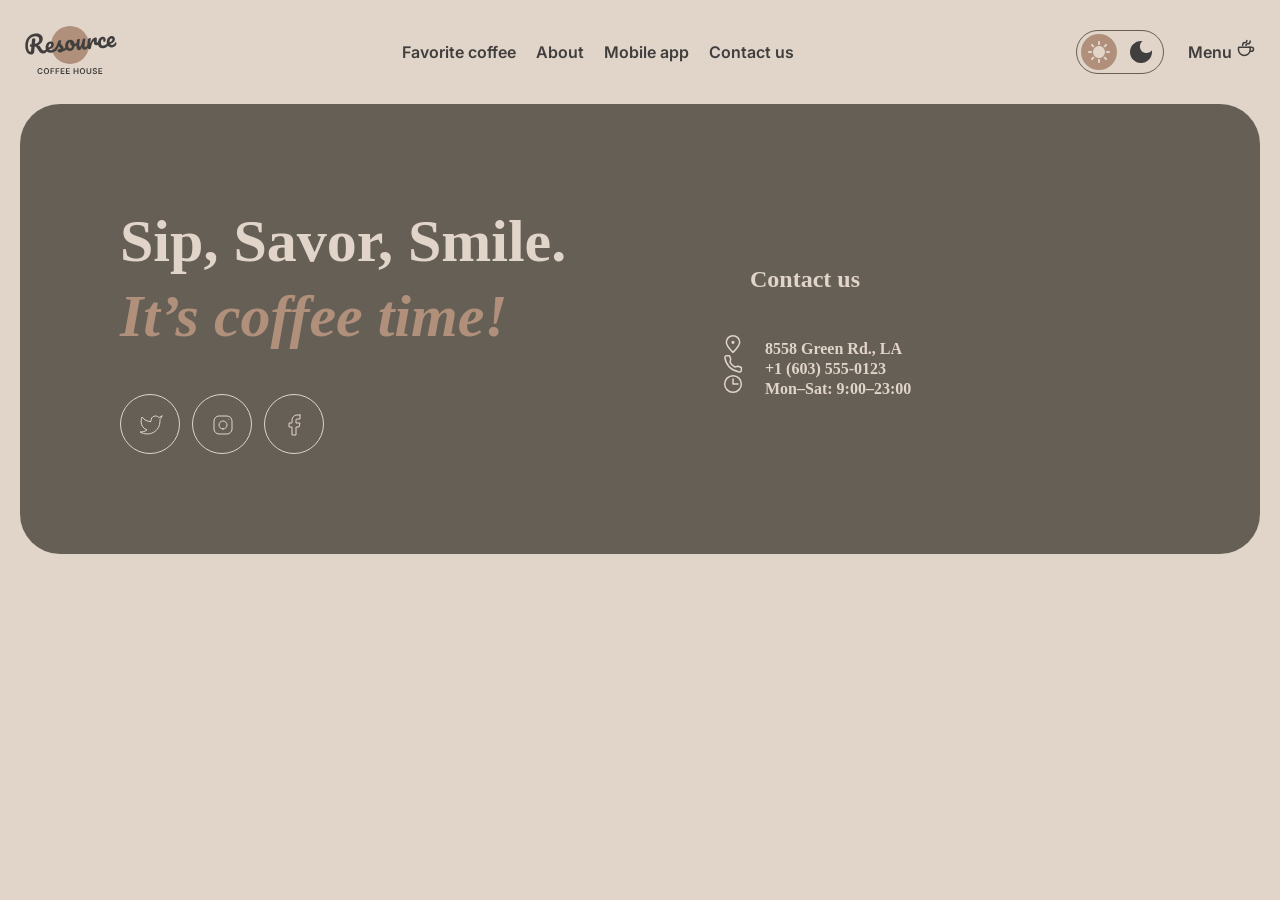
==== menu.html @ a13980dd "feat: initial commit for rs school" ====
<!DOCTYPE html>
<html lang="en">

<head>
    <meta charset="UTF-8">
    <meta name="viewport" content="width=device-width, initial-scale=1.0">
    <link rel="icon" href="assets/logo_main.svg">
    <link rel="preconnect" href="https://fonts.googleapis.com">
    <link rel="preconnect" href="https://fonts.gstatic.com" crossorigin>
    <link
        href="https://fonts.googleapis.com/css2?family=Inter:ital,opsz,wght@0,14..32,100..900;1,14..32,100..900&display=swap"
        rel="stylesheet">
    <link rel="stylesheet" href="stylemenu.css">
    <title>Coffe House</title>



</head>

<body>
    <header>
        <div class="conteiner">
            <div class="header_wrapper">
                <div class="header_logo">
                    <a href="index.html"><img src="assets/logo_main.svg"></a>
                </div>
                <nav class="header_nav">
                    <ul class="header_list">
                        <li class="items_list">
                            <a href="#">Favorite coffee</a>
                        </li>
                        <li class="items_list">
                            <a href="#">About</a>
                        </li>
                        <li class="items_list">
                            <a href="#">Mobile app</a>
                        </li>
                        <li class="items_list">
                            <a href="#">Contact us</a>
                        </li>
                    </ul>
                </nav>
                <div class="header_menu">
                    <div class="theme">
                        <div class="selected_sun"><img class="icon_sun" src="assets/Sun.svg" alt=""></div>
                        <div class="selected_moon"><svg width="22" height="22" viewBox="0 0 18 18" fill="none"
                                xmlns="http://www.w3.org/2000/svg">
                                <path
                                    d="M9 0C4.03 0 0 4.03 0 9C0 13.97 4.03 18 9 18C13.97 18 18 13.97 18 9C18 8.54 17.96 8.08 17.9 7.64C16.92 9.01 15.32 9.9 13.5 9.9C10.52 9.9 8.1 7.48 8.1 4.5C8.1 2.69 8.99 1.08 10.36 0.0999999C9.92 0.0399999 9.46 0 9 0Z"
                                    fill="currentColor" />
                            </svg></div>
                    </div>
                    <div class="cup">
                        <a href="menu.html" class="cup_menu">
                            <p class="menu">Menu <img src="assets/coffee-cup.svg" class="hidden-img" alt=""></p>
                        </a>
                        <div class="menu_burger">
                            <img src="assets/button-icon-burger.svg" alt="wait">
                        </div>

                    </div>
                </div>
            </div>
        </div>
    </header>




    <footer>
        <div class="conteiner foot" id="contact">
            <div class="info_footer">
                <div class="social_links">
                    <h2>Sip, Savor, Smile. <span class="colored_word">It’s coffee time!</span> </h2>
                    <div>
                        <ul class="icon_circl">
                            <li class="icon_twitter">
                                <a href="https://x.com" target="_blank" rel="noopener noreferrer">
                                    <div>

                                        <svg width="24" height="24" viewBox="0 0 24 24" fill="none"
                                            xmlns="http://www.w3.org/2000/svg">
                                            <path
                                                d="M23 3.01006C23 3.01006 20.9821 4.20217 19.86 4.54006C19.2577 3.84757 18.4573 3.35675 17.567 3.13398C16.6767 2.91122 15.7395 2.96725 14.8821 3.29451C14.0247 3.62177 13.2884 4.20446 12.773 4.96377C12.2575 5.72309 11.9877 6.62239 12 7.54006V8.54006C10.2426 8.58562 8.50127 8.19587 6.93101 7.4055C5.36074 6.61513 4.01032 5.44869 3 4.01006C3 4.01006 -1 13.0101 8 17.0101C5.94053 18.408 3.48716 19.109 1 19.0101C10 24.0101 21 19.0101 21 7.51006C20.9991 7.23151 20.9723 6.95365 20.92 6.68006C21.9406 5.67355 23 3.01006 23 3.01006Z"
                                                stroke="currentColor" stroke-linecap="round" stroke-linejoin="round" />
                                        </svg>

                                    </div>
                                </a>
                            </li>
                            <li class="icon_instagram">
                                <a href="https://www.instagram.com" target="_blank" rel="noopener noreferrer">
                                    <div>
                                        <svg width="24" height="24" viewBox="0 0 24 24" fill="none"
                                            xmlns="http://www.w3.org/2000/svg">
                                            <path
                                                d="M12 16C14.2091 16 16 14.2091 16 12C16 9.79086 14.2091 8 12 8C9.79086 8 8 9.79086 8 12C8 14.2091 9.79086 16 12 16Z"
                                                stroke="currentColor" stroke-linecap="round" stroke-linejoin="round" />
                                            <path
                                                d="M3 16V8C3 5.23858 5.23858 3 8 3H16C18.7614 3 21 5.23858 21 8V16C21 18.7614 18.7614 21 16 21H8C5.23858 21 3 18.7614 3 16Z"
                                                stroke="currentColor" />
                                            <path d="M17.5 6.51L17.51 6.49889" stroke="currentColor"
                                                stroke-linecap="round" stroke-linejoin="round" />
                                        </svg>

                                        </svg>
                                    </div>
                                </a>
                            </li>
                            <li class="icon_facebook">
                                <a href="https://www.facebook.com/?locale=ru_RU" target="_blank"
                                    rel="noopener noreferrer">
                                    <div>

                                        <svg width="24" height="24" viewBox="0 0 24 24" fill="none"
                                            xmlns="http://www.w3.org/2000/svg">
                                            <path
                                                d="M17 2H14C12.6739 2 11.4021 2.52678 10.4645 3.46447C9.52678 4.40215 9 5.67392 9 7V10H6V14H9V22H13V14H16L17 10H13V7C13 6.73478 13.1054 6.48043 13.2929 6.29289C13.4804 6.10536 13.7348 6 14 6H17V2Z"
                                                stroke="currentColor" stroke-linecap="round" stroke-linejoin="round" />
                                        </svg>
                                        <path
                                            d="M11.5 0.5H8.5C7.17392 0.5 5.90215 1.02678 4.96447 1.96447C4.02678 2.90215 3.5 4.17392 3.5 5.5V8.5H0.5V12.5H3.5V20.5H7.5V12.5H10.5L11.5 8.5H7.5V5.5C7.5 5.23478 7.60536 4.98043 7.79289 4.79289C7.98043 4.60536 8.23478 4.5 8.5 4.5H11.5V0.5Z"
                                            stroke="currentColor" stroke-linecap="round" stroke-linejoin="round" />
                                        </svg>

                                    </div>
                                </a>
                            </li>
                        </ul>
                    </div>
                </div>
                <div class="contacts">
                    <h3>Contact us</h3>
                    <div>
                        <ul class="list_about">
                            <li class="icon map"> <a href="https://www.google.com/maps" target="_blank"
                                    rel="noopener noreferrer">8558 Green Rd., LA</a> </li>
                            <li class="icon phone">+1 (603) 555-0123</li>
                            <li class="icon clock">Mon–Sat: 9:00–23:00</li>
                        </ul>
                    </div>
                </div>
            </div>
        </div>
    </footer>

</body>

</html>
---- stylemenu.css ----
*,
*::after,
*::before {
    box-sizing: border-box;
    padding: 0;
    margin: 0;
}

h1 {
    font-family: var(--font-family);
    font-weight: 600;
    font-size: 72px;
    line-height: 105%;
    color: #E1D4C9;
}

h2 {
    font-family: var(--font-family);
    font-weight: 600;
    font-size: 60px;
    line-height: 125%;
    text-align: center;
    color: #403F3D;
}

h3 {
    font-family: var(--font-family);
    font-weight: 600;
    font-size: 24px;
    line-height: 125%;
    text-align: center;
    color: #403F3D;
}

p {
    font-family: var(--font-family);
    font-weight: 400;
    font-size: 16px;
    line-height: 150%;
    color: #403F3D;
}

p.main_text {
    color: #E1D4C9;
}

p.menu {

    font-family: Inter;
    font-weight: 600;
    font-size: 16px;
    line-height: 150%;
    color: #403F3D;

}

span.colored_word {
    color: #B0907A;
    font-style: italic;
}



ul {
    list-style: none;


}



body {
    width: 100%;
    height: 100%;
    display: flex;
    flex-direction: column;
    padding: 20px 20px 40px;
    background: #E1D4C9;
    justify-content: center;


}

.conteiner {
    /* display: flex; */
    margin: 0px auto;
    border-radius: 40px;
    max-width: 1360px;
    width: 100%;

    /* padding-bottom: 100px; */

}

section {
    padding-bottom: 100px;
}

.header_wrapper {
    width: 100%;
    display: flex;
    flex-wrap: wrap;
    align-items: center;
    justify-content: space-between;
    padding-bottom: 20px;
}

.header_list {
    display: flex;
    flex-wrap: wrap;
}

.header_list a:hover {
    color: #B0907A;
}

nav ul {
    list-style-type: none;
    margin: 0;
    padding: 0;
    display: flex;
    gap: 20px;
}

nav a {
    text-decoration: none;
    color: #333;
}

.items_list a {
    font-family: Inter;
    font-weight: 600;
    font-size: 16px;
    line-height: 150%;
    color: #403F3D;


}

.header_menu {
    width: 184px;
    display: flex;
    justify-content: space-between;
    align-items: center;
    flex-wrap: wrap;
}

.theme {
    display: flex;
    justify-content: space-between;
    align-items: center;
    border: 1px solid #665F55;
    border-radius: 100px;
    padding: 4px;
    width: 88px;
    height: 44px;
}



.icon_sun {
    width: 22px;
    height: 22px;

}

.icon_moon {
    width: 22px;
    height: 22px;
}

.selected_sun {
    width: 36px;
    height: 36px;
    border-radius: 50%;
    padding: 7px;

    background-color: #B0907A;

}

.selected_moon {
    width: 36px;
    height: 36px;
    border-radius: 50%;
    padding: 7px;
    color: #403F3D;
    background-color: #E1D4C9;
}

.selected_moon:hover {
    color: #E1D4C9;
    background-color: #665F55;

}

.cup {
    /* outline: 1px solid red; */
    width: 72px;
    height: 28px;


}

.cup_menu {
    text-decoration: none;
    color: inherit;
    font-size: inherit;
    font-weight: inherit;
    cursor: default;
}

.cup_menu:active {
    text-decoration-line: underline;
}

.menu_burger {
    display: none;
}


/* окончание сайта */

.info_footer {
    display: flex;
    flex-wrap: wrap;
    gap: 100px;


}

.social_links {
    max-width: 530px;
    width: 100%;
    display: flex;
    flex-direction: column;
    flex-wrap: wrap;
    gap: 40px;


}

.social_links h2 {
    color: #E1D4C9;
    text-align: left;
}




.conteiner.foot {
    background: #665F55;

}

.contacts h3 {
    color: #E1D4C9;
    text-align: left;
}

.contacts {
    width: 100%;
    max-width: 333px;
    display: flex;
    flex-direction: column;
    justify-content: center;
    flex-wrap: wrap;
    gap: 40px;
    flex-shrink: 0;
}

.icon {
    white-space: nowrap;
    width: 200px;
    padding: 0px 15px;
    font-family: var(--font-family);
    font-weight: 600;
    font-size: 16px;
    line-height: 150%;
    color: #E1D4C9;
}

.icon a {
    text-decoration: none;
    color: inherit;
    font-size: inherit;
    font-weight: inherit;
    cursor: default;
}

.icon a:hover {
    text-decoration-line: underline;
}

footer .conteiner {
    /* max-height: 450px; */
    padding: 100px;
}

.icon_circl img {
    width: 24px;
    height: 24px;
}

.icon_circl a {
    text-decoration: none;
    color: #E1D4C9;
    font-size: inherit;
    font-weight: inherit;
    cursor: default;
}

.icon_circl div {
    align-items: center;
    padding: 18px;
    border: 1px solid #E1D4C9;
    border-radius: 100px;
    width: 60px;
    height: 60px;
}

.icon_circl div:hover {
    background: #E1D4C9;
    color: #403F3D;
}



.icon_circl {
    display: flex;

    align-items: center;
    gap: 12px;
}

.icon.map {
    width: 20px;
    height: 20px;
    list-style-image: url(assets/map.svg);
}

.icon.phone {
    width: 20px;
    height: 20px;
    list-style-image: url(assets/phone.svg);
}

.icon.clock {
    width: 20px;
    height: 20px;
    list-style-image: url(assets/clock.svg);
}

@media (max-width: 768px) {
    .hero {

        justify-content: flex-start;

        min-height: 552px;
        min-width: 348px;
        padding: 20px clamp(20px, -19.23px + 10.31vw, 60px);
        align-items: center;

    }

   
    footer .conteiner {
        padding: clamp(60px, 20.82px + 10.31vw, 100px);
    }
    
    .info_footer {
        gap: clamp(60px, 20.82px + 10.31vw, 100px);
    }

    .menu_btn {
        display: flex;
        justify-content: flex-start;
        flex-wrap: wrap;
    }

    .header_nav {
        display: none;
    }

    .cup {
        display: none;
    }

    .cofeimg {
        max-width: 100%;
        height: auto;

    }


    .menu_burger {
        display: flex;
    }

    .social_links {
        gap: 15px;
    }

    h1 {
        font-size: clamp(42px, 12.62px + 7.73vw, 72px);
    }

    h2 {
        font-size: clamp(32px, 4.54px + 7.22vw, 60px);
    }

    
}
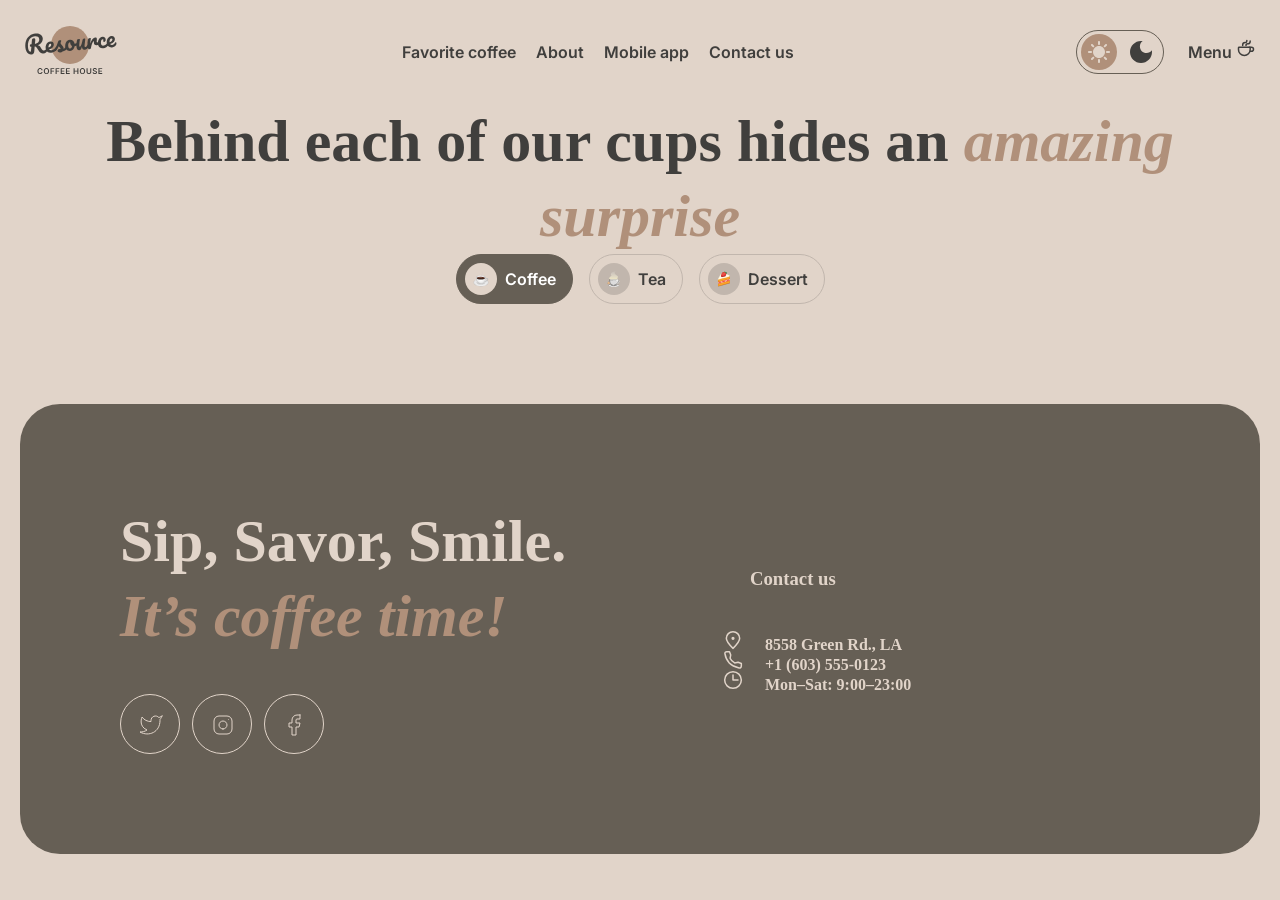
==== commit 2921b972: "feat:add link for coffee, tea, dessert and style for them" ====
--- a/menu.html
+++ b/menu.html
@@ -63,6 +63,44 @@
             </div>
         </div>
     </header>
+    <main>
+        <h1>Behind each of our cups hides an <span class="colored_word">amazing surprise</span></h1>
+    </main>
+    <section>
+        <div class="conteiner">
+            <div class="menu_button tabs-container">
+    <!-- Активная ссылка (Кофе) -->
+    <a href="#" class="menu-tab is-active">
+        <div class="coffee_button tab-content">
+            <div class="tab-icon">
+                <img src="assets/coffee.svg" alt="Coffee icon">
+            </div>
+            <span class="tab-text">Coffee</span>
+        </div>
+    </a>
+    
+    <!-- Неактивная ссылка (Чай) -->
+    <a href="#" class="menu-tab">
+        <div class="tea_button tab-content">
+            <div class="tab-icon">
+                <img src="assets/tea.svg" alt="Tea icon">
+            </div>
+            <span class="tab-text">Tea</span>
+        </div>
+    </a>
+    
+    <!-- Неактивная ссылка (Десерты) -->
+    <a href="#" class="menu-tab">
+        <div class="dessert_button tab-content">
+            <div class="tab-icon">
+                <img src="assets/desert.svg" alt="Dessert icon">
+            </div>
+            <span class="tab-text">Dessert</span>
+        </div>
+    </a>
+</div>
+        </div>
+    </section>
 
 
 
--- a/stylemenu.css
+++ b/stylemenu.css
@@ -6,15 +6,12 @@
     margin: 0;
 }
 
+a {
+    color: inherit;      
+  text-decoration: none;
+}
+
 h1 {
-    font-family: var(--font-family);
-    font-weight: 600;
-    font-size: 72px;
-    line-height: 105%;
-    color: #E1D4C9;
-}
-
-h2 {
     font-family: var(--font-family);
     font-weight: 600;
     font-size: 60px;
@@ -23,18 +20,20 @@
     color: #403F3D;
 }
 
-h3 {
+h2 {
     font-family: var(--font-family);
     font-weight: 600;
-    font-size: 24px;
+    font-size: 60px;
     line-height: 125%;
     text-align: center;
     color: #403F3D;
 }
 
-p {
+
+
+span {
     font-family: var(--font-family);
-    font-weight: 400;
+    font-weight: 600;
     font-size: 16px;
     line-height: 150%;
     color: #403F3D;
@@ -54,7 +53,12 @@
 
 }
 
-span.colored_word {
+ .colored_word {
+     font-family: var(--font-family);
+    font-weight: 600;
+    font-size: 60px;
+    line-height: 125%;
+    /* text-align: center; */
     color: #B0907A;
     font-style: italic;
 }
@@ -218,6 +222,84 @@
     display: none;
 }
 
+/* кнопки */
+
+
+.menu_button.tabs-container {
+    display: flex;
+    gap: 16px; 
+    justify-content: center; 
+}
+
+
+.menu-tab {
+    text-decoration: none; 
+    display: block;
+}
+
+
+.tab-content {
+    display: flex;
+    align-items: center;
+    gap: 8px; 
+    padding: 8px 16px 8px 8px; 
+    background-color: #E1D4C9; 
+    border: 1px solid #C1B6AD; 
+    border-radius: 100px; 
+    transition: background-color 0.3s ease, border-color 0.3s ease;
+}
+
+
+.tab-text {
+    font-family: 'Inter', sans-serif;
+    font-size: 16px;
+    font-weight: 600;
+    color: #403f3d; /* Темный цвет текста для читаемости */
+    transition: color 0.3s ease;
+}
+
+.tab-icon {
+    display: flex;
+    align-items: center;
+    justify-content: center;
+    width: 32px;
+    height: 32px;
+    background-color: #C1B6AD; /* Цвет в неактивном маленьком кружке */
+    border-radius: 50%; /* Делает блок идеально круглым */
+    transition: background-color 0.3s ease;
+}
+
+
+.tab-icon img {
+    width: 16px;  
+    height: 16px;
+}
+
+
+.menu-tab:hover .tab-content,
+.menu-tab.is-active .tab-content {
+    background-color: #665f55;
+    border-color: #665f55; 
+}
+
+
+.menu-tab:hover .tab-text,
+.menu-tab.is-active .tab-text {
+    color: #ffffff;
+}
+
+
+.menu-tab:hover .tab-icon,
+.menu-tab.is-active .tab-icon {
+    background-color: #E1D4C9;
+}
+
+
+/* текст */
+
+main {
+    
+}
 
 /* окончание сайта */
 
@@ -363,11 +445,11 @@
 
     }
 
-   
+
     footer .conteiner {
         padding: clamp(60px, 20.82px + 10.31vw, 100px);
     }
-    
+
     .info_footer {
         gap: clamp(60px, 20.82px + 10.31vw, 100px);
     }
@@ -409,5 +491,5 @@
         font-size: clamp(32px, 4.54px + 7.22vw, 60px);
     }
 
-    
+
 }
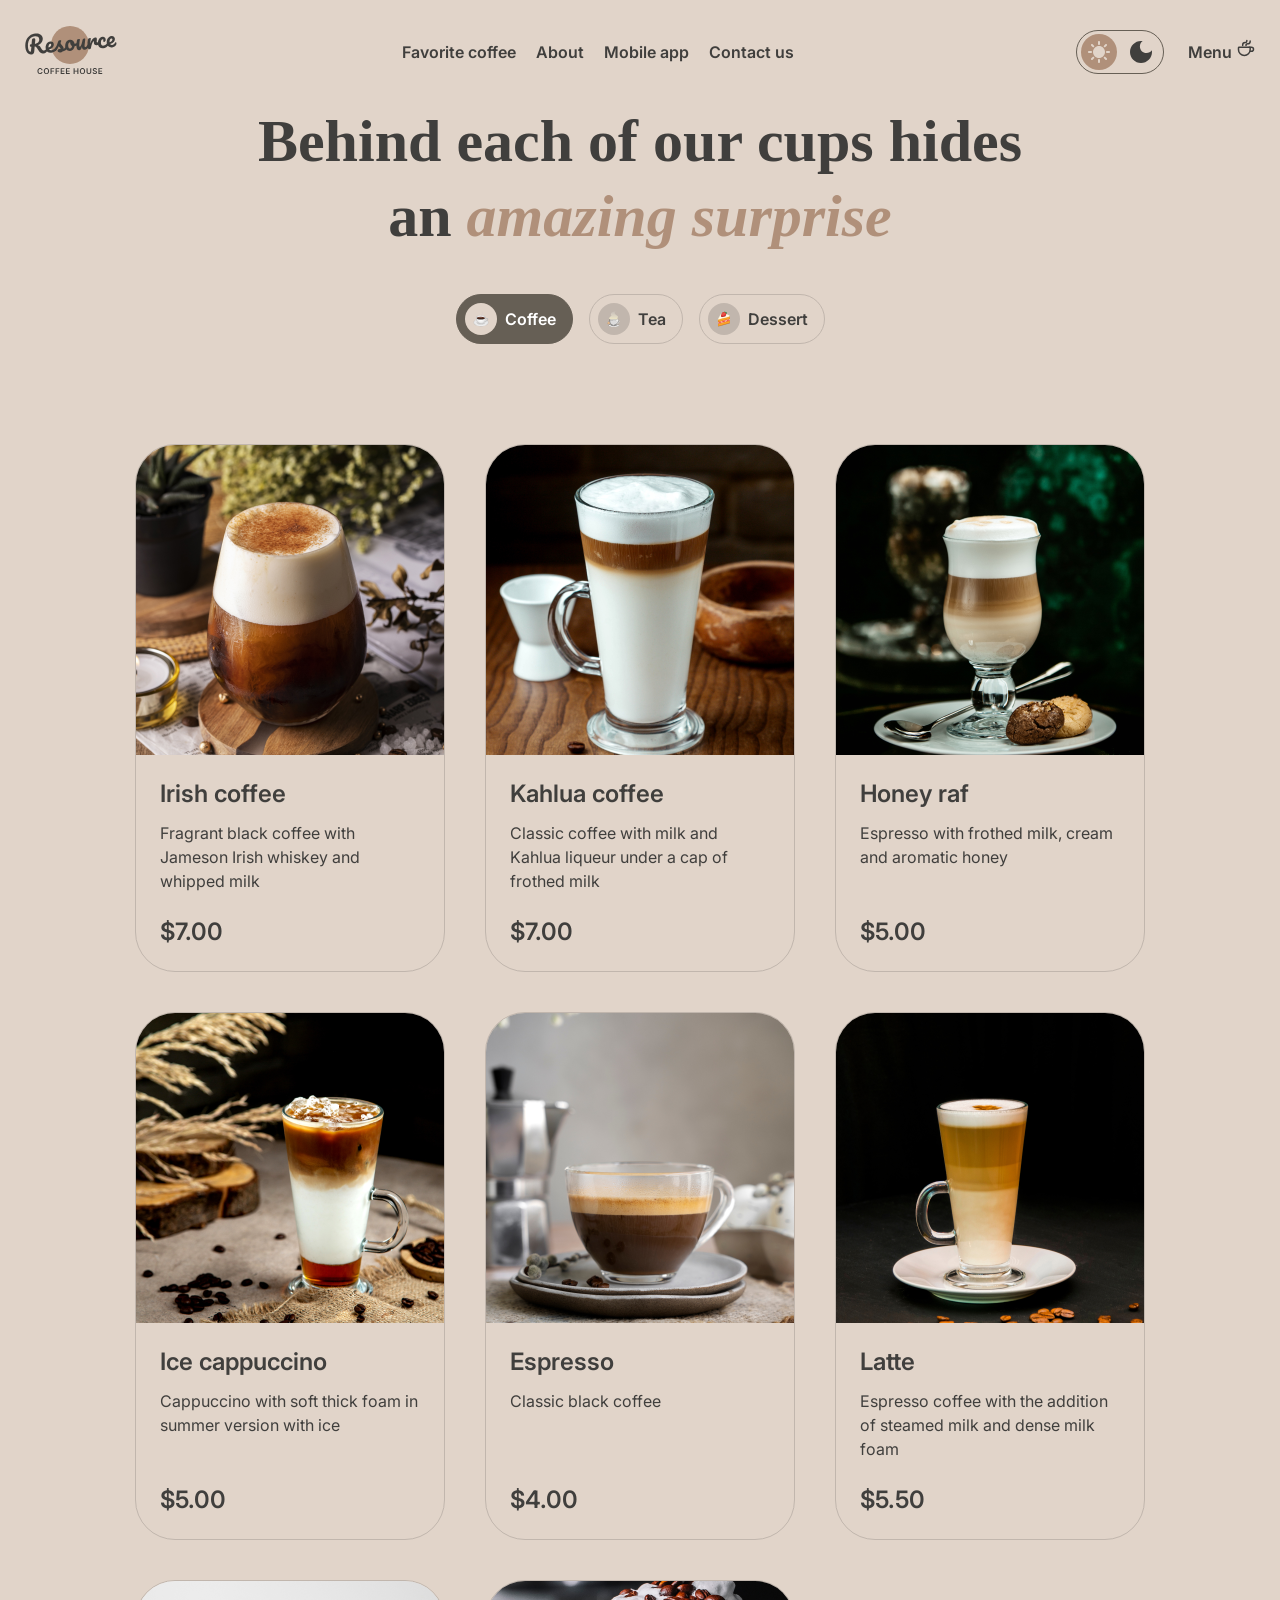
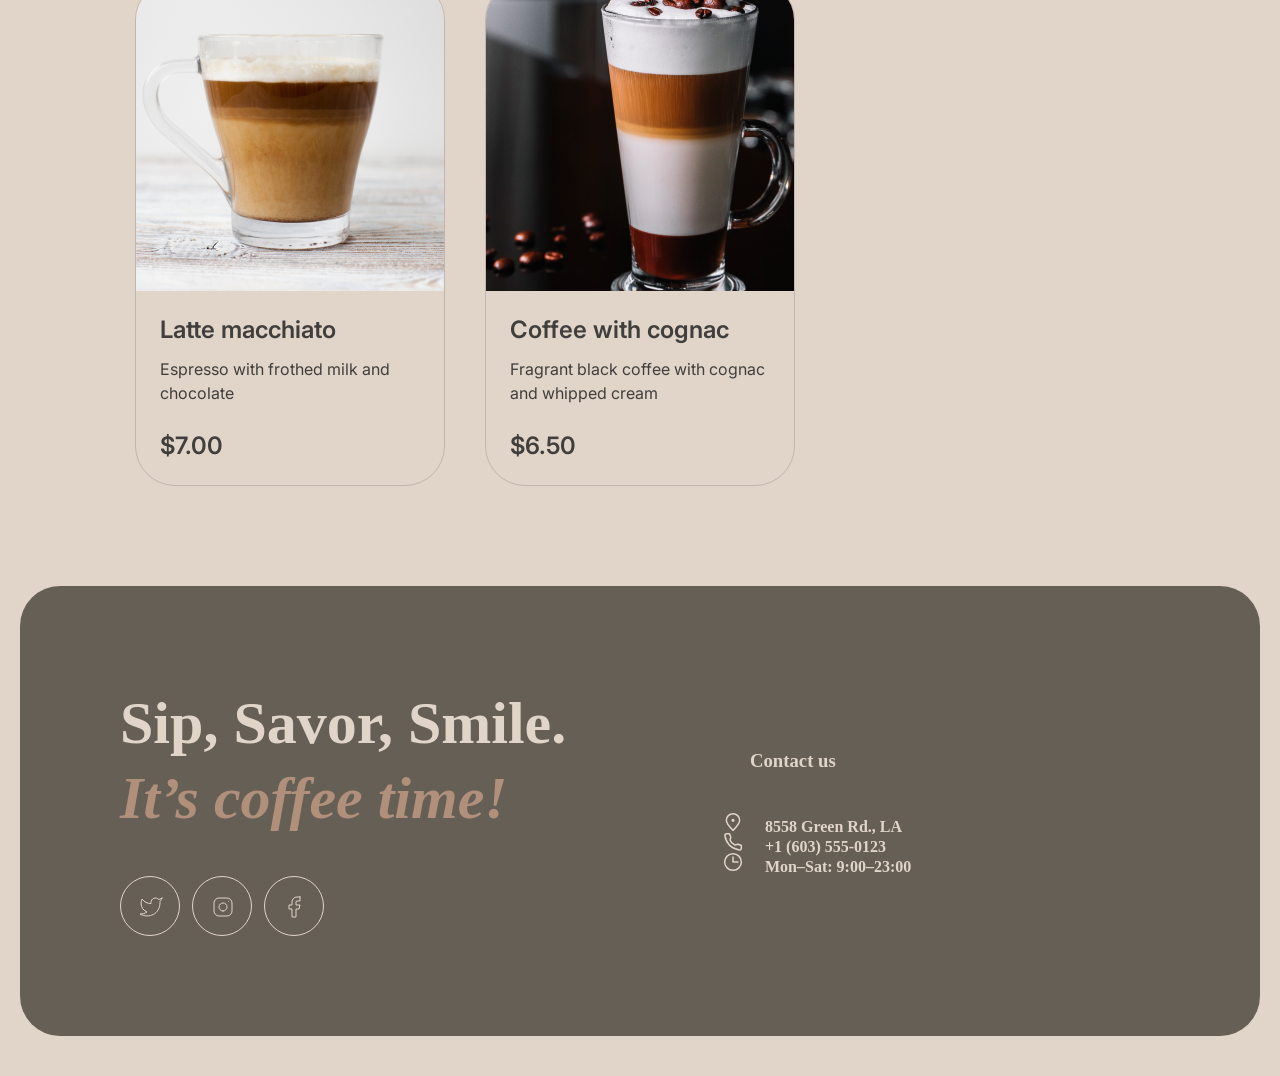
==== commit b6c163f9: "feat: add grid (coffe card) and style fot them." ====
--- a/menu.html
+++ b/menu.html
@@ -63,50 +63,125 @@
             </div>
         </div>
     </header>
-    <main>
-        <h1>Behind each of our cups hides an <span class="colored_word">amazing surprise</span></h1>
-    </main>
     <section>
         <div class="conteiner">
-            <div class="menu_button tabs-container">
-    <!-- Активная ссылка (Кофе) -->
-    <a href="#" class="menu-tab is-active">
-        <div class="coffee_button tab-content">
-            <div class="tab-icon">
-                <img src="assets/coffee.svg" alt="Coffee icon">
+            <div class="info">
+                <h1>Behind each of our cups hides an <span class="colored_word">amazing surprise</span></h1>
+                <div class="menu_button tabs-container">                 
+                    <a href="#" class="menu-tab is-active">
+                        <div class="coffee_button tab-content">
+                            <div class="tab-icon">
+                                <img src="assets/coffee.svg" alt="Coffee icon">
+                            </div>
+                            <span class="tab-text">Coffee</span>
+                        </div>
+                    </a>
+                        <a href="#" class="menu-tab">
+                        <div class="tea_button tab-content">
+                            <div class="tab-icon">
+                                <img src="assets/tea.svg" alt="Tea icon">
+                            </div>
+                            <span class="tab-text">Tea</span>
+                        </div>
+                    </a>
+                    <a href="#" class="menu-tab">
+                        <div class="dessert_button tab-content">
+                            <div class="tab-icon">
+                                <img src="assets/desert.svg" alt="Dessert icon">
+                            </div>
+                            <span class="tab-text">Dessert</span>
+                        </div>
+                    </a>
+                </div>
             </div>
-            <span class="tab-text">Coffee</span>
-        </div>
-    </a>
-    
-    <!-- Неактивная ссылка (Чай) -->
-    <a href="#" class="menu-tab">
-        <div class="tea_button tab-content">
-            <div class="tab-icon">
-                <img src="assets/tea.svg" alt="Tea icon">
-            </div>
-            <span class="tab-text">Tea</span>
-        </div>
-    </a>
-    
-    <!-- Неактивная ссылка (Десерты) -->
-    <a href="#" class="menu-tab">
-        <div class="dessert_button tab-content">
-            <div class="tab-icon">
-                <img src="assets/desert.svg" alt="Dessert icon">
-            </div>
-            <span class="tab-text">Dessert</span>
-        </div>
-    </a>
-</div>
         </div>
     </section>
-
-
-
-
+    <section>
+        <div class="menu_coffee">
+            <article class="menu_card">
+                <div class="card_img">
+                    <img src="assets/coffee/coffee-1.svg" alt="Irish coffee">
+                </div>
+                <div class="info_card">
+                    <h3 class="card_title">Irish coffee</h3>
+                    <p class="about_card">Fragrant black coffee with Jameson Irish whiskey and whipped milk</p>
+                    <span class="card_price">$7.00</span>
+                </div>
+            </article>
+            <article class="menu_card">
+                <div class="card_img">
+                    <img src="assets/coffee/coffee-2.svg" alt="Kahlua coffee">
+                </div>
+                <div class="info_card">
+                    <h3 class="card_title">Kahlua coffee</h3>
+                    <p class="about_card">Classic coffee with milk and Kahlua liqueur under a cap of frothed milk</p>
+                    <span class="card_price">$7.00</span>
+                </div>
+            </article>
+            <article class="menu_card">
+                <div class="card_img">
+                    <img src="assets/coffee/coffee-3.svg" alt="Honey raf">
+                </div>
+                <div class="info_card">
+                    <h3 class="card_title">Honey raf</h3>
+                    <p class="about_card">Espresso with frothed milk, cream and aromatic honey</p>
+                    <span class="card_price">$5.00</span>
+                </div>
+            </article>
+            <article class="menu_card">
+                <div class="card_img">
+                    <img src="assets/coffee/coffee-4.svg" alt="Ice cappuccino">
+                </div>
+                <div class="info_card">
+                    <h3 class="card_title">Ice cappuccino</h3>
+                    <p class="about_card">Cappuccino with soft thick foam in summer version with ice</p>
+                    <span class="card_price">$5.00</span>
+                </div>
+            </article>
+            <article class="menu_card">
+                <div class="card_img">
+                    <img src="assets/coffee/coffee-5.svg" alt="Espresso">
+                </div>
+                <div class="info_card">
+                    <h3 class="card_title">Espresso</h3>
+                    <p class="about_card">Classic black coffee</p>
+                    <span class="card_price">$4.00</span>
+                </div>
+            </article>
+            <article class="menu_card">
+                <div class="card_img">
+                    <img src="assets/coffee/coffee-6.svg" alt="Latte">
+                </div>
+                <div class="info_card">
+                    <h3 class="card_title">Latte</h3>
+                    <p class="about_card">Espresso coffee with the addition of steamed milk and dense milk foam</p>
+                    <span class="card_price">$5.50</span>
+                </div>
+            </article>
+            <article class="menu_card">
+                <div class="card_img">
+                    <img src="assets/coffee/coffee-7.svg" alt="Latte macchiato">
+                </div>
+                <div class="info_card">
+                    <h3 class="card_title">Latte macchiato</h3>
+                    <p class="about_card">Espresso with frothed milk and chocolate</p>
+                    <span class="card_price">$7.00</span>
+                </div>
+            </article>
+            <article class="menu_card">
+                <div class="card_img">
+                    <img src="assets/coffee/coffee-8.svg" alt="Coffee with cognac">
+                </div>
+                <div class="info_card">
+                    <h3 class="card_title">Coffee with cognac</h3>
+                        <p class="about_card">Fragrant black coffee with cognac and whipped cream</p>
+                        <span class="card_price">$6.50</span>
+                </div>
+            </article>
+        </div>
+    </section>
     <footer>
-        <div class="conteiner foot" id="contact">
+        <div class="conteiner foot">
             <div class="info_footer">
                 <div class="social_links">
                     <h2>Sip, Savor, Smile. <span class="colored_word">It’s coffee time!</span> </h2>
@@ -181,7 +256,5 @@
             </div>
         </div>
     </footer>
-
 </body>
-
 </html>
--- a/stylemenu.css
+++ b/stylemenu.css
@@ -7,8 +7,8 @@
 }
 
 a {
-    color: inherit;      
-  text-decoration: none;
+    color: inherit;
+    text-decoration: none;
 }
 
 h1 {
@@ -53,8 +53,8 @@
 
 }
 
- .colored_word {
-     font-family: var(--font-family);
+.colored_word {
+    font-family: var(--font-family);
     font-weight: 600;
     font-size: 60px;
     line-height: 125%;
@@ -88,6 +88,7 @@
 .conteiner {
     /* display: flex; */
     margin: 0px auto;
+    justify-content: center;
     border-radius: 40px;
     max-width: 1360px;
     width: 100%;
@@ -95,6 +96,8 @@
     /* padding-bottom: 100px; */
 
 }
+
+
 
 section {
     padding-bottom: 100px;
@@ -222,18 +225,34 @@
     display: none;
 }
 
+/* про текст */
+
+.info {
+    display: flex;
+    flex-direction: column;
+    justify-content: center;
+    align-items: center;
+    gap: 40px;
+}
+
+h1 {
+    max-width: 800px;
+    min-height: 150px;
+
+}
+
 /* кнопки */
 
 
 .menu_button.tabs-container {
     display: flex;
-    gap: 16px; 
-    justify-content: center; 
+    gap: 16px;
+    justify-content: center;
 }
 
 
 .menu-tab {
-    text-decoration: none; 
+    text-decoration: none;
     display: block;
 }
 
@@ -241,11 +260,11 @@
 .tab-content {
     display: flex;
     align-items: center;
-    gap: 8px; 
-    padding: 8px 16px 8px 8px; 
-    background-color: #E1D4C9; 
-    border: 1px solid #C1B6AD; 
-    border-radius: 100px; 
+    gap: 8px;
+    padding: 8px 16px 8px 8px;
+    background-color: #E1D4C9;
+    border: 1px solid #C1B6AD;
+    border-radius: 100px;
     transition: background-color 0.3s ease, border-color 0.3s ease;
 }
 
@@ -254,7 +273,7 @@
     font-family: 'Inter', sans-serif;
     font-size: 16px;
     font-weight: 600;
-    color: #403f3d; /* Темный цвет текста для читаемости */
+    color: #403f3d;
     transition: color 0.3s ease;
 }
 
@@ -264,14 +283,14 @@
     justify-content: center;
     width: 32px;
     height: 32px;
-    background-color: #C1B6AD; /* Цвет в неактивном маленьком кружке */
-    border-radius: 50%; /* Делает блок идеально круглым */
+    background-color: #C1B6AD;
+    border-radius: 50%;
     transition: background-color 0.3s ease;
 }
 
 
 .tab-icon img {
-    width: 16px;  
+    width: 16px;
     height: 16px;
 }
 
@@ -279,7 +298,7 @@
 .menu-tab:hover .tab-content,
 .menu-tab.is-active .tab-content {
     background-color: #665f55;
-    border-color: #665f55; 
+    border-color: #665f55;
 }
 
 
@@ -295,10 +314,86 @@
 }
 
 
-/* текст */
-
-main {
-    
+/* карточки */
+
+.menu_coffee {
+    display: grid;
+    grid-template-columns: repeat(auto-fit, minmax(280px, 310px));
+    gap: 40px;
+    width: 100%;
+    max-width: 1360px;
+    margin: 0 auto;
+    box-sizing: border-box;
+    justify-content: center;
+}
+
+.menu_card {
+    display: flex;
+    flex-direction: column;
+    width: 310px;
+    min-height: 506px;
+    border: 1px solid #C1B6AD;
+    border-radius: 40px;
+    overflow: hidden;
+    background-color: transparent;
+    box-sizing: border-box;
+    cursor: pointer;
+}
+
+
+.card_img {
+    width: 310px;
+    height: 310px;
+    overflow: hidden;
+}
+
+.card_img img {
+    width: 100%;
+    height: 100%;
+    object-fit: cover;
+    transition: transform 0.5s ease;
+}
+
+.menu_card:hover .card_img img {
+    transform: scale(1.05);
+}
+
+
+.info_card {
+    display: flex;
+    flex-direction: column;
+    padding: 24px;
+    flex-grow: 1;
+}
+
+
+.card_title {
+    font-family: 'Inter', sans-serif;
+    font-size: 24px;
+    font-weight: 600;
+    line-height: 1.25;
+    color: #403F3D;
+    margin: 0 0 12px 0;
+}
+
+
+.about_card {
+    font-family: 'Inter', sans-serif;
+    font-size: 16px;
+    font-weight: 400;
+    line-height: 1.5;
+    color: #403F3D;
+    margin: 0 0 24px 0;
+    flex-grow: 1;
+}
+
+.card_price {
+    font-family: 'Inter', sans-serif;
+    font-size: 24px;
+    font-weight: 600;
+    line-height: 1.25;
+    color: #403F3D;
+    margin-top: auto;
 }
 
 /* окончание сайта */
@@ -375,7 +470,6 @@
 }
 
 footer .conteiner {
-    /* max-height: 450px; */
     padding: 100px;
 }
 
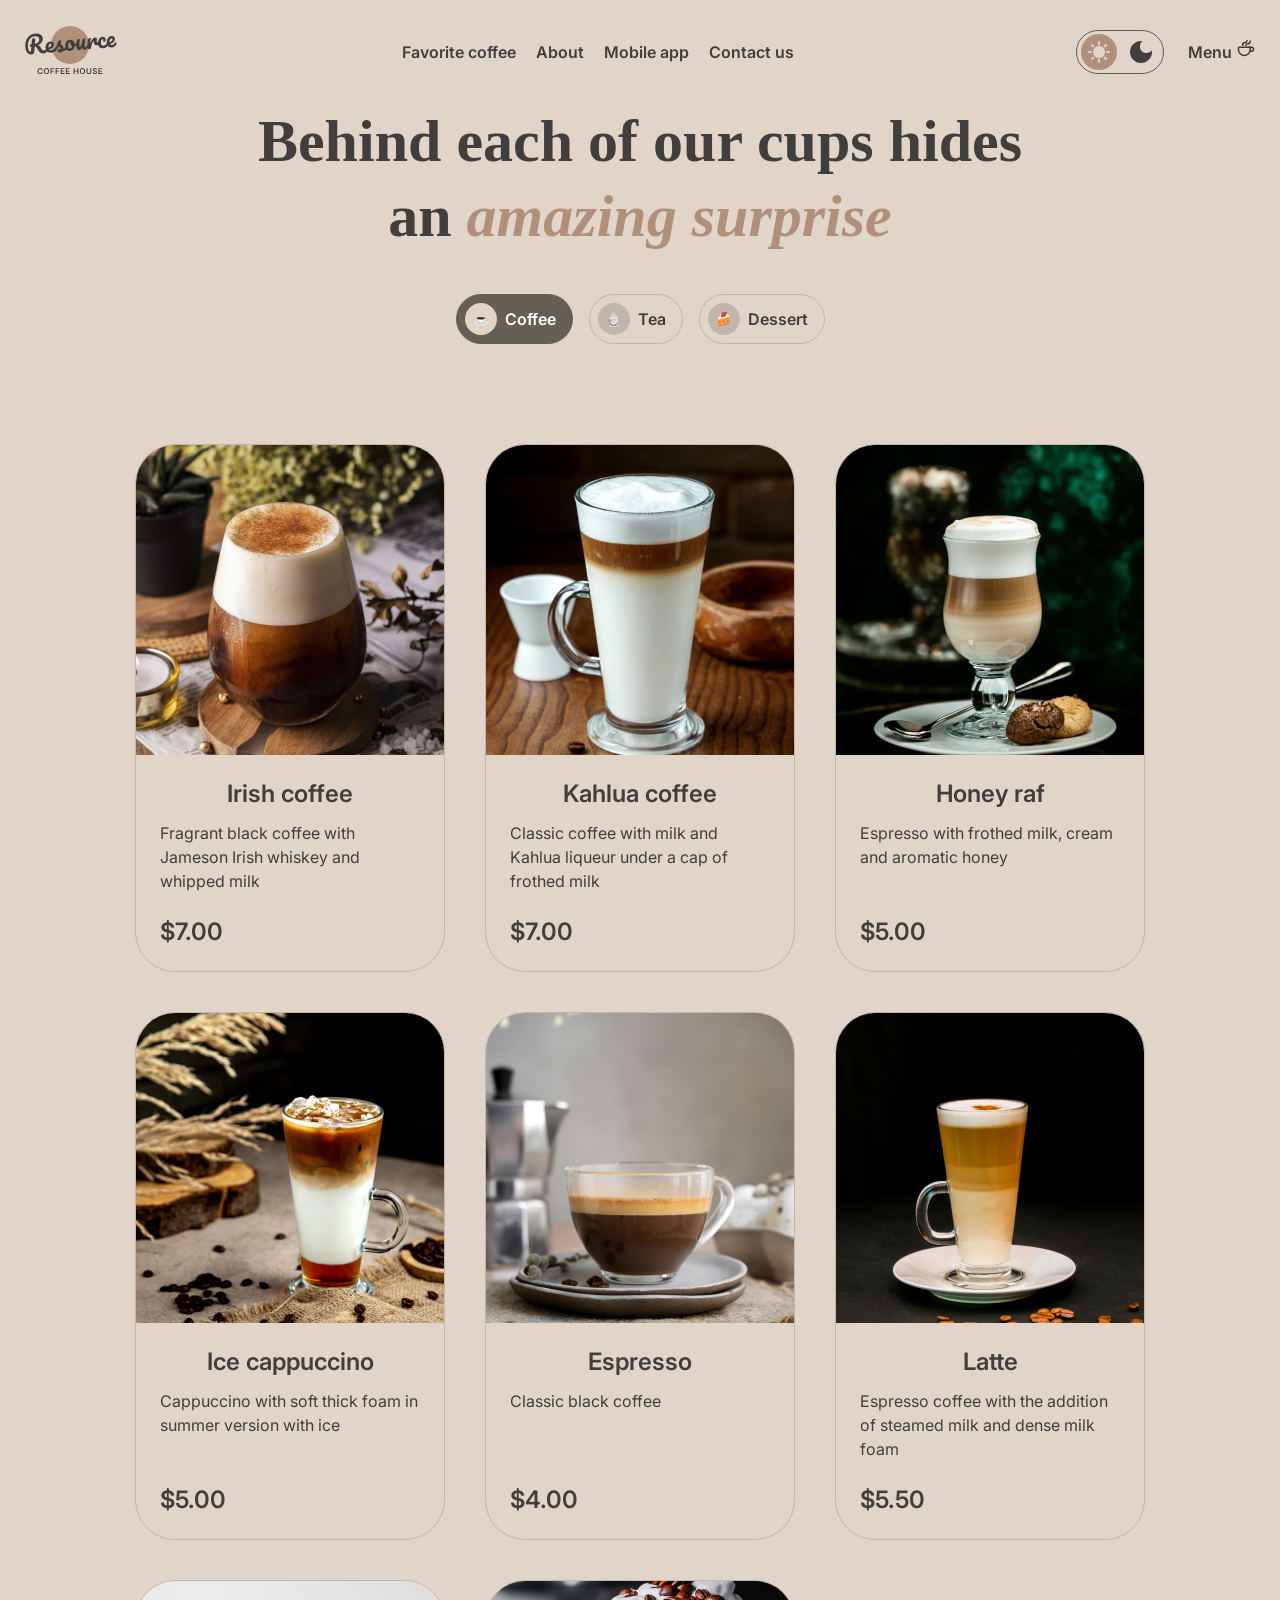
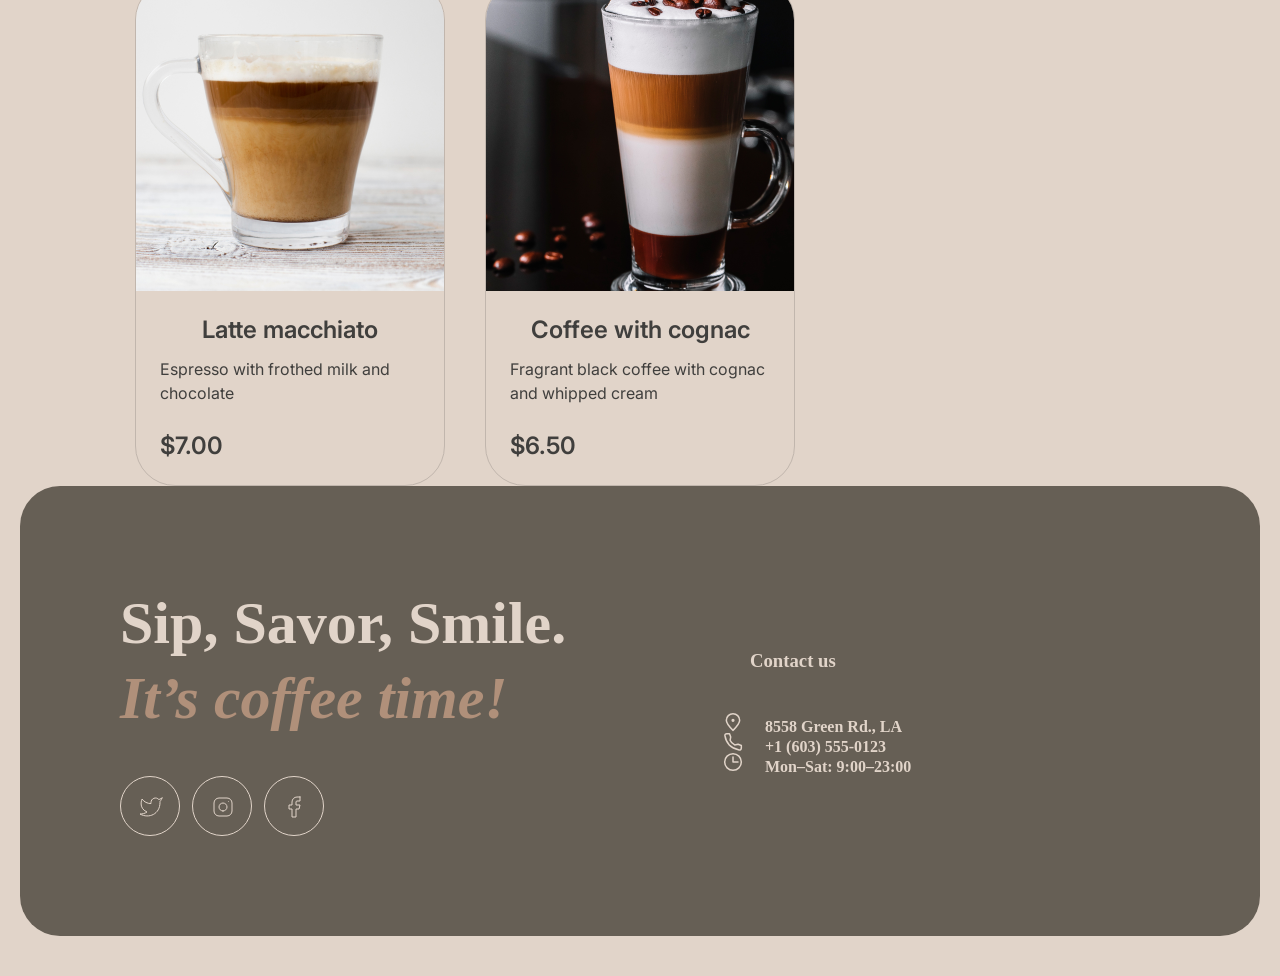
==== commit 5d2b1e4c: "style" ====
--- a/menu.html
+++ b/menu.html
@@ -22,7 +22,7 @@
         <div class="conteiner">
             <div class="header_wrapper">
                 <div class="header_logo">
-                    <a href="index.html"><img src="assets/logo_main.svg"></a>
+                    <a href="index.html"><img src="assets/logo_main.svg" alt="wait"></a>
                 </div>
                 <nav class="header_nav">
                     <ul class="header_list">
@@ -67,7 +67,7 @@
         <div class="conteiner">
             <div class="info">
                 <h1>Behind each of our cups hides an <span class="colored_word">amazing surprise</span></h1>
-                <div class="menu_button tabs-container">                 
+                <div class="menu_button tabs-container">
                     <a href="#" class="menu-tab is-active">
                         <div class="coffee_button tab-content">
                             <div class="tab-icon">
@@ -76,7 +76,7 @@
                             <span class="tab-text">Coffee</span>
                         </div>
                     </a>
-                        <a href="#" class="menu-tab">
+                    <a href="#" class="menu-tab">
                         <div class="tea_button tab-content">
                             <div class="tab-icon">
                                 <img src="assets/tea.svg" alt="Tea icon">
@@ -96,90 +96,88 @@
             </div>
         </div>
     </section>
-    <section>
-        <div class="menu_coffee">
-            <article class="menu_card">
-                <div class="card_img">
-                    <img src="assets/coffee/coffee-1.svg" alt="Irish coffee">
-                </div>
-                <div class="info_card">
-                    <h3 class="card_title">Irish coffee</h3>
-                    <p class="about_card">Fragrant black coffee with Jameson Irish whiskey and whipped milk</p>
-                    <span class="card_price">$7.00</span>
-                </div>
-            </article>
-            <article class="menu_card">
-                <div class="card_img">
-                    <img src="assets/coffee/coffee-2.svg" alt="Kahlua coffee">
-                </div>
-                <div class="info_card">
-                    <h3 class="card_title">Kahlua coffee</h3>
-                    <p class="about_card">Classic coffee with milk and Kahlua liqueur under a cap of frothed milk</p>
-                    <span class="card_price">$7.00</span>
-                </div>
-            </article>
-            <article class="menu_card">
-                <div class="card_img">
-                    <img src="assets/coffee/coffee-3.svg" alt="Honey raf">
-                </div>
-                <div class="info_card">
-                    <h3 class="card_title">Honey raf</h3>
-                    <p class="about_card">Espresso with frothed milk, cream and aromatic honey</p>
-                    <span class="card_price">$5.00</span>
-                </div>
-            </article>
-            <article class="menu_card">
-                <div class="card_img">
-                    <img src="assets/coffee/coffee-4.svg" alt="Ice cappuccino">
-                </div>
-                <div class="info_card">
-                    <h3 class="card_title">Ice cappuccino</h3>
-                    <p class="about_card">Cappuccino with soft thick foam in summer version with ice</p>
-                    <span class="card_price">$5.00</span>
-                </div>
-            </article>
-            <article class="menu_card">
-                <div class="card_img">
-                    <img src="assets/coffee/coffee-5.svg" alt="Espresso">
-                </div>
-                <div class="info_card">
-                    <h3 class="card_title">Espresso</h3>
-                    <p class="about_card">Classic black coffee</p>
-                    <span class="card_price">$4.00</span>
-                </div>
-            </article>
-            <article class="menu_card">
-                <div class="card_img">
-                    <img src="assets/coffee/coffee-6.svg" alt="Latte">
-                </div>
-                <div class="info_card">
-                    <h3 class="card_title">Latte</h3>
-                    <p class="about_card">Espresso coffee with the addition of steamed milk and dense milk foam</p>
-                    <span class="card_price">$5.50</span>
-                </div>
-            </article>
-            <article class="menu_card">
-                <div class="card_img">
-                    <img src="assets/coffee/coffee-7.svg" alt="Latte macchiato">
-                </div>
-                <div class="info_card">
-                    <h3 class="card_title">Latte macchiato</h3>
-                    <p class="about_card">Espresso with frothed milk and chocolate</p>
-                    <span class="card_price">$7.00</span>
-                </div>
-            </article>
-            <article class="menu_card">
-                <div class="card_img">
-                    <img src="assets/coffee/coffee-8.svg" alt="Coffee with cognac">
-                </div>
-                <div class="info_card">
-                    <h3 class="card_title">Coffee with cognac</h3>
-                        <p class="about_card">Fragrant black coffee with cognac and whipped cream</p>
-                        <span class="card_price">$6.50</span>
-                </div>
-            </article>
-        </div>
-    </section>
+    <div class="menu_coffee">
+        <article class="menu_card">
+            <div class="card_img">
+                <img src="assets/coffee/coffee-1.svg" alt="Irish coffee">
+            </div>
+            <div class="info_card">
+                <h2 class="card_title">Irish coffee</h2>
+                <p class="about_card">Fragrant black coffee with Jameson Irish whiskey and whipped milk</p>
+                <span class="card_price">$7.00</span>
+            </div>
+        </article>
+        <article class="menu_card">
+            <div class="card_img">
+                <img src="assets/coffee/coffee-2.svg" alt="Kahlua coffee">
+            </div>
+            <div class="info_card">
+                <h2 class="card_title">Kahlua coffee</h2>
+                <p class="about_card">Classic coffee with milk and Kahlua liqueur under a cap of frothed milk</p>
+                <span class="card_price">$7.00</span>
+            </div>
+        </article>
+        <article class="menu_card">
+            <div class="card_img">
+                <img src="assets/coffee/coffee-3.svg" alt="Honey raf">
+            </div>
+            <div class="info_card">
+                <h2 class="card_title">Honey raf</h2>
+                <p class="about_card">Espresso with frothed milk, cream and aromatic honey</p>
+                <span class="card_price">$5.00</span>
+            </div>
+        </article>
+        <article class="menu_card">
+            <div class="card_img">
+                <img src="assets/coffee/coffee-4.svg" alt="Ice cappuccino">
+            </div>
+            <div class="info_card">
+                <h2 class="card_title">Ice cappuccino</h2>
+                <p class="about_card">Cappuccino with soft thick foam in summer version with ice</p>
+                <span class="card_price">$5.00</span>
+            </div>
+        </article>
+        <article class="menu_card">
+            <div class="card_img">
+                <img src="assets/coffee/coffee-5.svg" alt="Espresso">
+            </div>
+            <div class="info_card">
+                <h2 class="card_title">Espresso</h2>
+                <p class="about_card">Classic black coffee</p>
+                <span class="card_price">$4.00</span>
+            </div>
+        </article>
+        <article class="menu_card">
+            <div class="card_img">
+                <img src="assets/coffee/coffee-6.svg" alt="Latte">
+            </div>
+            <div class="info_card">
+                <h2 class="card_title">Latte</h2>
+                <p class="about_card">Espresso coffee with the addition of steamed milk and dense milk foam</p>
+                <span class="card_price">$5.50</span>
+            </div>
+        </article>
+        <article class="menu_card">
+            <div class="card_img">
+                <img src="assets/coffee/coffee-7.svg" alt="Latte macchiato">
+            </div>
+            <div class="info_card">
+                <h2 class="card_title">Latte macchiato</h2>
+                <p class="about_card">Espresso with frothed milk and chocolate</p>
+                <span class="card_price">$7.00</span>
+            </div>
+        </article>
+        <article class="menu_card">
+            <div class="card_img">
+                <img src="assets/coffee/coffee-8.svg" alt="Coffee with cognac">
+            </div>
+            <div class="info_card">
+                <h2 class="card_title">Coffee with cognac</h2>
+                <p class="about_card">Fragrant black coffee with cognac and whipped cream</p>
+                <span class="card_price">$6.50</span>
+            </div>
+        </article>
+    </div>
     <footer>
         <div class="conteiner foot">
             <div class="info_footer">
@@ -216,7 +214,7 @@
                                                 stroke-linecap="round" stroke-linejoin="round" />
                                         </svg>
 
-                                        </svg>
+
                                     </div>
                                 </a>
                             </li>
@@ -224,18 +222,12 @@
                                 <a href="https://www.facebook.com/?locale=ru_RU" target="_blank"
                                     rel="noopener noreferrer">
                                     <div>
-
-                                        <svg width="24" height="24" viewBox="0 0 24 24" fill="none"
+                                        <svg aria-hidden="true" width="24" height="24" viewBox="0 0 24 24" fill="none"
                                             xmlns="http://www.w3.org/2000/svg">
                                             <path
                                                 d="M17 2H14C12.6739 2 11.4021 2.52678 10.4645 3.46447C9.52678 4.40215 9 5.67392 9 7V10H6V14H9V22H13V14H16L17 10H13V7C13 6.73478 13.1054 6.48043 13.2929 6.29289C13.4804 6.10536 13.7348 6 14 6H17V2Z"
                                                 stroke="currentColor" stroke-linecap="round" stroke-linejoin="round" />
                                         </svg>
-                                        <path
-                                            d="M11.5 0.5H8.5C7.17392 0.5 5.90215 1.02678 4.96447 1.96447C4.02678 2.90215 3.5 4.17392 3.5 5.5V8.5H0.5V12.5H3.5V20.5H7.5V12.5H10.5L11.5 8.5H7.5V5.5C7.5 5.23478 7.60536 4.98043 7.79289 4.79289C7.98043 4.60536 8.23478 4.5 8.5 4.5H11.5V0.5Z"
-                                            stroke="currentColor" stroke-linecap="round" stroke-linejoin="round" />
-                                        </svg>
-
                                     </div>
                                 </a>
                             </li>
@@ -257,4 +249,5 @@
         </div>
     </footer>
 </body>
+
 </html>
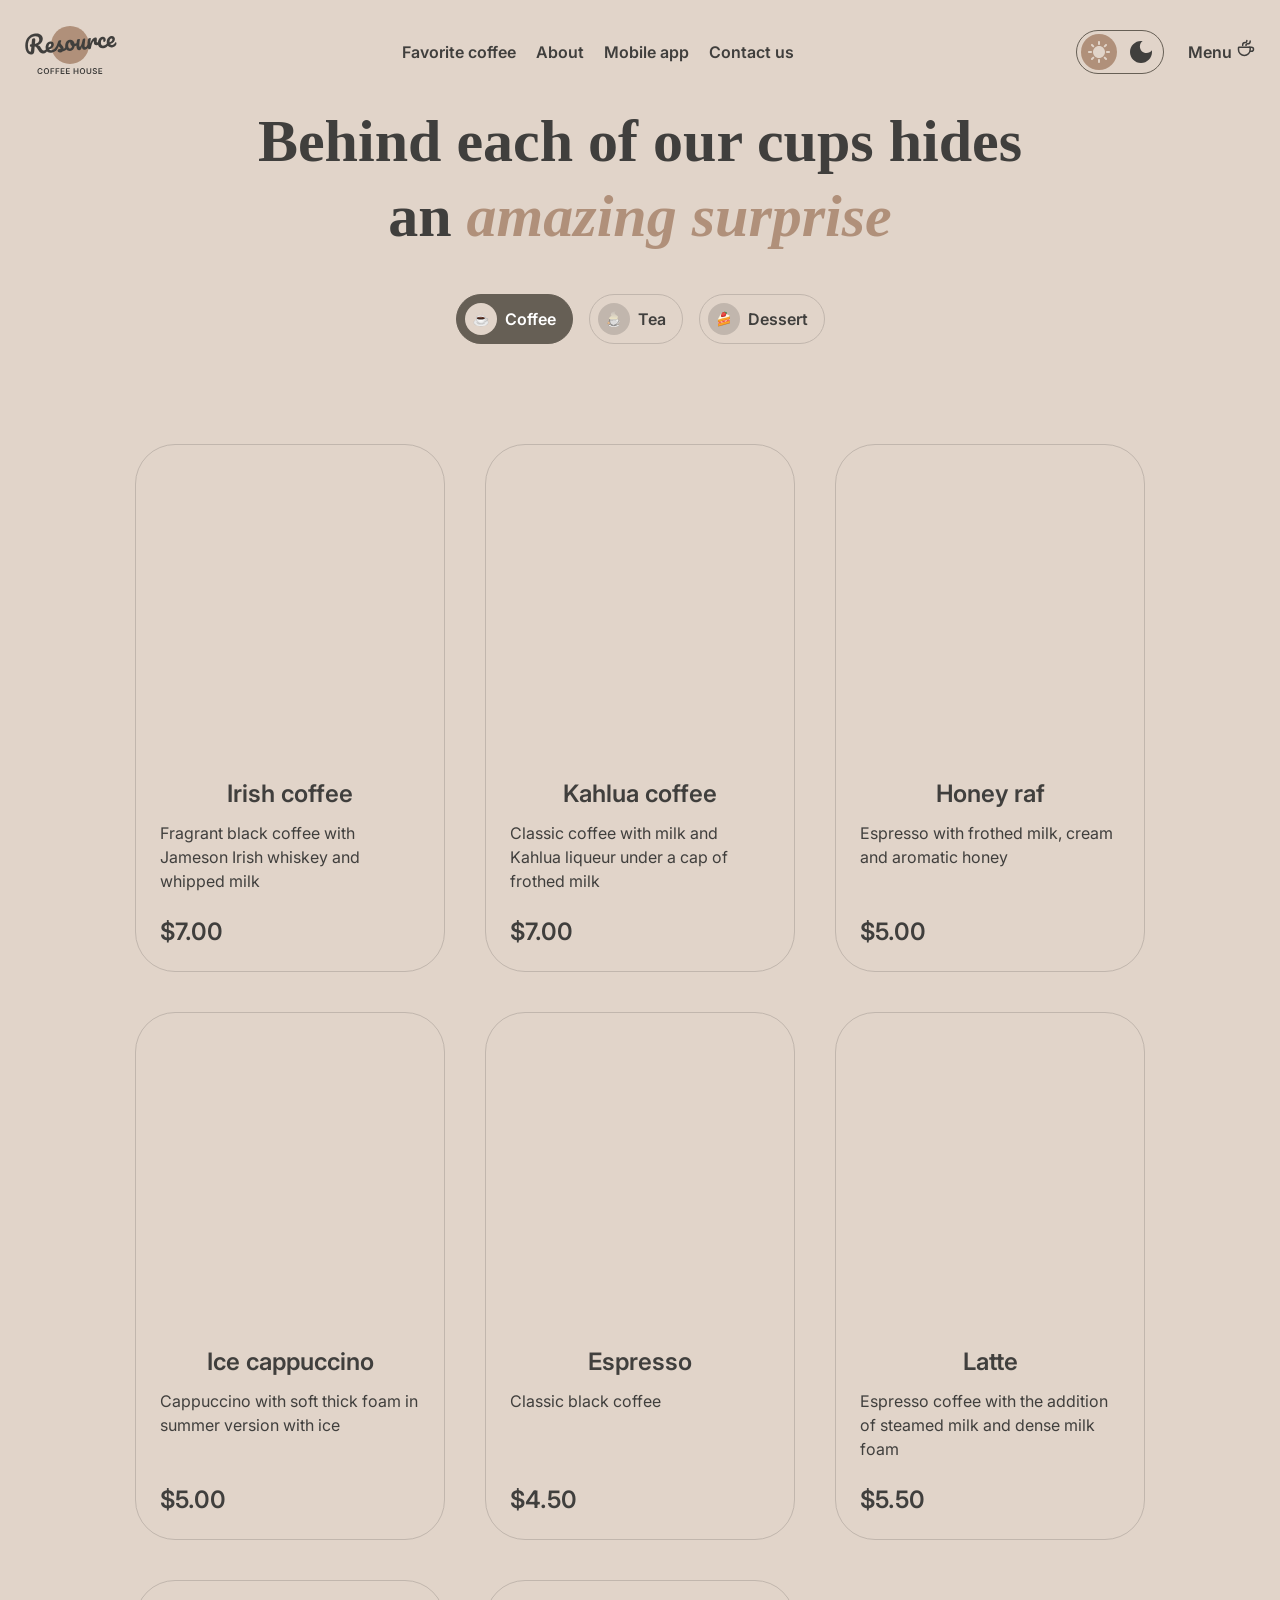
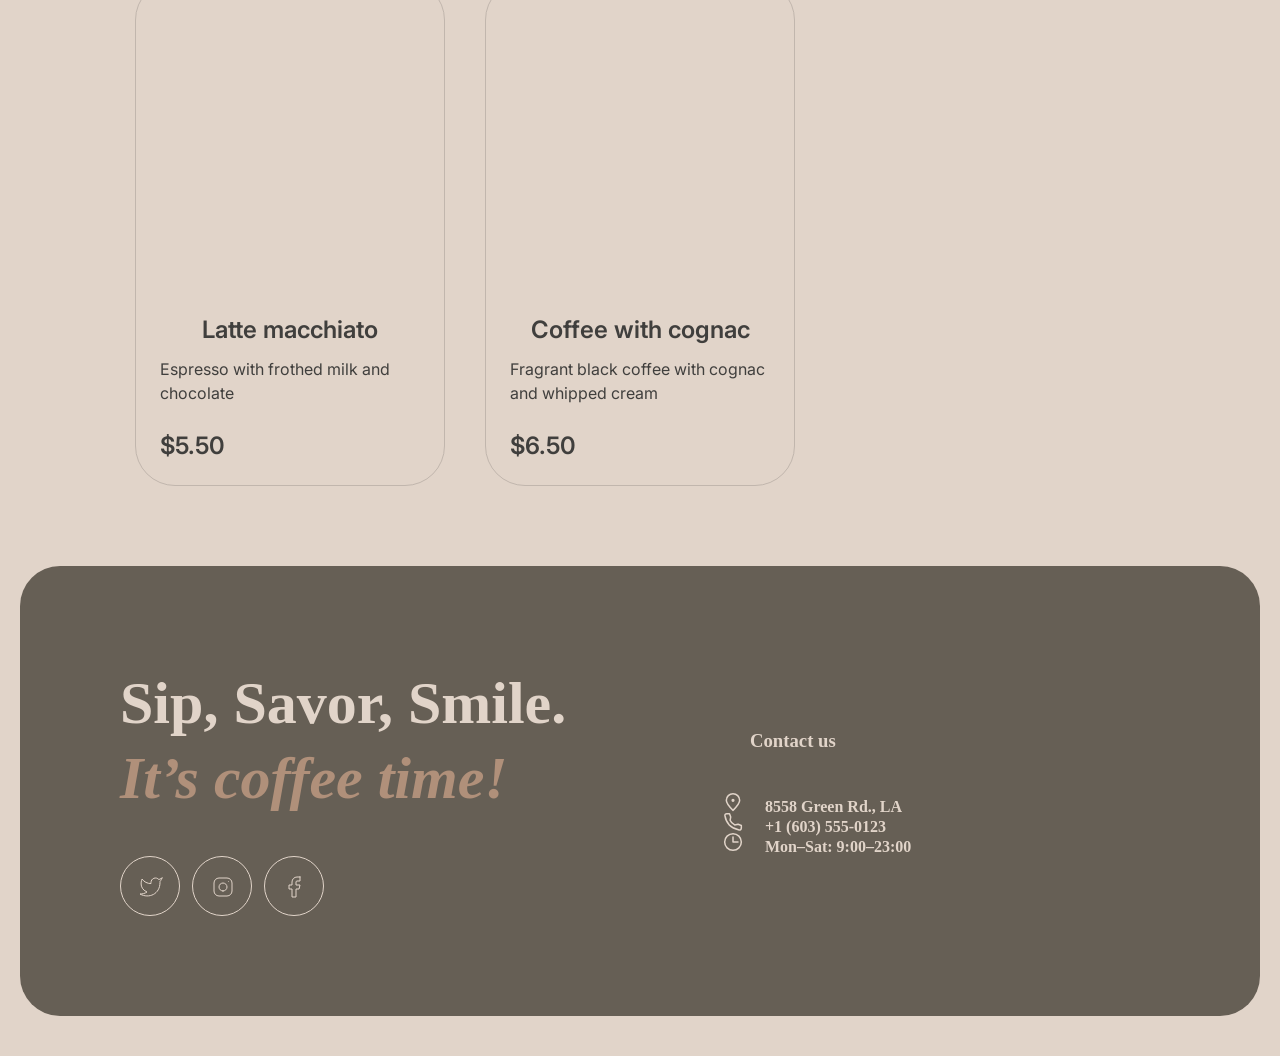
==== commit ad61f1df: "добавлен функционал js" ====
--- a/menu.html
+++ b/menu.html
@@ -68,27 +68,21 @@
             <div class="info">
                 <h1>Behind each of our cups hides an <span class="colored_word">amazing surprise</span></h1>
                 <div class="menu_button tabs-container">
-                    <a href="#" class="menu-tab is-active">
+                    <a href="#" class="menu-tab is-active" data-category="coffee">
                         <div class="coffee_button tab-content">
-                            <div class="tab-icon">
-                                <img src="assets/coffee.svg" alt="Coffee icon">
-                            </div>
+                            <div class="tab-icon"><img src="assets/coffee.svg" alt="Coffee icon"></div>
                             <span class="tab-text">Coffee</span>
                         </div>
                     </a>
-                    <a href="#" class="menu-tab">
+                    <a href="#" class="menu-tab" data-category="tea">
                         <div class="tea_button tab-content">
-                            <div class="tab-icon">
-                                <img src="assets/tea.svg" alt="Tea icon">
-                            </div>
+                            <div class="tab-icon"><img src="assets/tea.svg" alt="Tea icon"></div>
                             <span class="tab-text">Tea</span>
                         </div>
                     </a>
-                    <a href="#" class="menu-tab">
+                    <a href="#" class="menu-tab" data-category="dessert">
                         <div class="dessert_button tab-content">
-                            <div class="tab-icon">
-                                <img src="assets/desert.svg" alt="Dessert icon">
-                            </div>
+                            <div class="tab-icon"><img src="assets/desert.svg" alt="Dessert icon"></div>
                             <span class="tab-text">Dessert</span>
                         </div>
                     </a>
@@ -96,88 +90,20 @@
             </div>
         </div>
     </section>
-    <div class="menu_coffee">
-        <article class="menu_card">
-            <div class="card_img">
-                <img src="assets/coffee/coffee-1.svg" alt="Irish coffee">
-            </div>
-            <div class="info_card">
-                <h2 class="card_title">Irish coffee</h2>
-                <p class="about_card">Fragrant black coffee with Jameson Irish whiskey and whipped milk</p>
-                <span class="card_price">$7.00</span>
-            </div>
-        </article>
-        <article class="menu_card">
-            <div class="card_img">
-                <img src="assets/coffee/coffee-2.svg" alt="Kahlua coffee">
-            </div>
-            <div class="info_card">
-                <h2 class="card_title">Kahlua coffee</h2>
-                <p class="about_card">Classic coffee with milk and Kahlua liqueur under a cap of frothed milk</p>
-                <span class="card_price">$7.00</span>
-            </div>
-        </article>
-        <article class="menu_card">
-            <div class="card_img">
-                <img src="assets/coffee/coffee-3.svg" alt="Honey raf">
-            </div>
-            <div class="info_card">
-                <h2 class="card_title">Honey raf</h2>
-                <p class="about_card">Espresso with frothed milk, cream and aromatic honey</p>
-                <span class="card_price">$5.00</span>
-            </div>
-        </article>
-        <article class="menu_card">
-            <div class="card_img">
-                <img src="assets/coffee/coffee-4.svg" alt="Ice cappuccino">
-            </div>
-            <div class="info_card">
-                <h2 class="card_title">Ice cappuccino</h2>
-                <p class="about_card">Cappuccino with soft thick foam in summer version with ice</p>
-                <span class="card_price">$5.00</span>
-            </div>
-        </article>
-        <article class="menu_card">
-            <div class="card_img">
-                <img src="assets/coffee/coffee-5.svg" alt="Espresso">
-            </div>
-            <div class="info_card">
-                <h2 class="card_title">Espresso</h2>
-                <p class="about_card">Classic black coffee</p>
-                <span class="card_price">$4.00</span>
-            </div>
-        </article>
-        <article class="menu_card">
-            <div class="card_img">
-                <img src="assets/coffee/coffee-6.svg" alt="Latte">
-            </div>
-            <div class="info_card">
-                <h2 class="card_title">Latte</h2>
-                <p class="about_card">Espresso coffee with the addition of steamed milk and dense milk foam</p>
-                <span class="card_price">$5.50</span>
-            </div>
-        </article>
-        <article class="menu_card">
-            <div class="card_img">
-                <img src="assets/coffee/coffee-7.svg" alt="Latte macchiato">
-            </div>
-            <div class="info_card">
-                <h2 class="card_title">Latte macchiato</h2>
-                <p class="about_card">Espresso with frothed milk and chocolate</p>
-                <span class="card_price">$7.00</span>
-            </div>
-        </article>
-        <article class="menu_card">
-            <div class="card_img">
-                <img src="assets/coffee/coffee-8.svg" alt="Coffee with cognac">
-            </div>
-            <div class="info_card">
-                <h2 class="card_title">Coffee with cognac</h2>
-                <p class="about_card">Fragrant black coffee with cognac and whipped cream</p>
-                <span class="card_price">$6.50</span>
-            </div>
-        </article>
+    <div class="menu_coffee" id="products-container">
     </div>
+    <div class="load-more-container">
+        <button id="load-more-btn" class="load-more-btn">
+            <svg width="24" height="24" viewBox="0 0 24 24" fill="none" xmlns="http://www.w3.org/2000/svg">
+                <path
+                    d="M21.8883 13.5C21.1645 18.3113 17.013 22 12 22C6.47715 22 2 17.5228 2 12C2 6.47715 6.47715 2 12 2C16.1006 2 19.6248 4.46819 21.1679 8"
+                    stroke="#403F3D" stroke-linecap="round" stroke-linejoin="round" />
+                <path d="M17 8H21.4C21.7314 8 22 7.73137 22 7.4V3" stroke="#403F3D" stroke-linecap="round"
+                    stroke-linejoin="round" />
+            </svg>
+        </button>
+    </div>
+
     <footer>
         <div class="conteiner foot">
             <div class="info_footer">
@@ -248,6 +174,42 @@
             </div>
         </div>
     </footer>
+    <div class="modal-overlay" id="modal-overlay">
+        <div class="modal-content">
+            <div class="modal-left">
+                <img src="" alt="" id="modal-img">
+            </div>
+            <div class="modal-right">
+                <h2 id="modal-title"></h2>
+                <p id="modal-description"></p>
+                <div class="modal-sizes">
+                    <span class="modal-subtitle">Size</span>
+                    <div class="size-options">
+                        <button class="size-btn is-active" data-size="s"><span class="size-circle">S</span> 200 ml</button>
+                        <button class="size-btn" data-size="m"><span class="size-circle">M</span> 300 ml</button>
+                        <button class="size-btn" data-size="l"><span class="size-circle">L</span> 4000 ml</button>
+                    </div>
+                </div>
+                <div class="modal-additives">
+                    <span class="modal-subtitle">Additives</span>
+                    <div class="additives-options">
+                        <button class="add-btn" data-add="1"><span class="add-circle">1</span> Sugar</button>
+                        <button class="add-btn" data-add="2"><span class="add-circle">2</span> Cinnamon</button>
+                        <button class="add-btn" data-add="3"><span class="add-circle">3</span> Syrup</button>
+                    </div>
+                </div>
+                <div class="modal-total">
+                    <span>Total:</span>
+                    <span id="modal-price"></span>
+                </div>
+                <p class="modal-info-text">The cost is not final. Download our mobile app to see the final price and
+                    place your order. Earn loyalty points and enjoy your favorite coffee with up to 20% discount.</p>
+                <button class="close-btn" id="modal-close">Close</button>
+            </div>
+        </div>
+    </div>
+    <script type="module" src="menu.js"></script>
+
 </body>
 
 </html>
--- a/stylemenu.css
+++ b/stylemenu.css
@@ -396,7 +396,38 @@
     margin-top: auto;
 }
 
-/* окончание сайта */
+/* пагинация */
+.load-more-container {
+    display: flex;
+    justify-content: center;
+    margin: 40px 0;
+}
+
+.load-more-btn {
+    box-sizing: border-box;
+    display: flex;
+    align-items: center;
+    justify-content: center;
+    width: 60px;
+    height: 60px;
+    background: transparent;
+    border: 1px solid #665F55;
+    border-radius: 50%;
+    color: #665F55;
+    cursor: pointer;
+    transition: all 0.2s ease;
+}
+
+.load-more-btn:hover {
+    background: #665F55;
+    color: #E1D4C9;
+}
+
+.load-more-btn.hidden {
+    display: none;
+}
+
+/* конец сайта */
 
 .info_footer {
     display: flex;
@@ -527,6 +558,200 @@
     list-style-image: url(assets/clock.svg);
 }
 
+/* модальное окно  */
+.modal-overlay {
+    position: fixed;
+    top: 0; left: 0; width: 100%; height: 100%;
+    background-color: rgba(0, 0, 0, 0.5); 
+    display: none; 
+    justify-content: center;
+    align-items: center;
+    z-index: 1000;
+}
+
+
+.modal-overlay.open {
+    display: flex;
+}
+
+
+
+.modal-overlay {
+    position: fixed;
+    top: 0;
+    left: 0;
+    width: 100%;
+    height: 100%;
+    background: rgba(0, 0, 0, 0.5); 
+    display: none;                  
+    justify-content: center;
+    align-items: center;
+    z-index: 9999;                 
+    padding: 16px; 
+    box-sizing: border-box;
+}
+
+
+.modal-overlay.open {
+    display: flex;
+}
+
+.modal-content {
+    box-sizing: border-box;
+    width: 100%;             
+    max-width: 800px;        
+    height: auto;          
+    max-height: calc(100vh - 40px); 
+    overflow-y: auto;        
+    padding: 16px;
+    background: #E1D4C9;
+    border-radius: 40px;
+    display: flex;           
+    gap: 24px;                      
+}
+
+
+.modal-left {
+    width: 310px;    
+    height: 310px; 
+    flex-shrink: 0;         
+}
+
+.modal-left img {
+    width: 100%;
+    height: 100%;
+    object-fit: cover;              
+    border-radius: 24px;            
+}
+
+
+.modal-right {
+    flex: 1;                        
+    display: flex;
+    flex-direction: column;         
+    gap: 20px;               
+    box-sizing: border-box;
+}
+
+#modal-title {
+    font-weight: 600;
+    font-size: 24px;
+    line-height: 125%;
+    color: #665F55;
+    margin: 0;
+}
+
+#modal-description {
+    font-weight: 400;
+    font-size: 16px;
+    line-height: 150%;
+    color: #665F55;
+    margin: 0;
+}
+
+.modal-subtitle {
+    font-size: 16px;
+    color: #665F55;
+    display: block;
+    margin-bottom: 8px;
+}
+
+.size-options, .additives-options {
+    display: flex;
+    gap: 8px;
+    flex-wrap: wrap;         
+}
+
+/* кнопочки с размером кружечек и тарелочки */
+.size-btn, .add-btn {
+    box-sizing: border-box;
+    display: inline-flex;
+    align-items: center;
+    gap: 8px;
+    padding: 8px 16px 8px 8px;
+    background: #E1D4C9;             
+    border: 1px solid #665F55;       
+    border-radius: 100px;
+    cursor: pointer;
+    transition: all 0.2s ease;
+    
+    font-weight: 600;
+    font-size: 16px;
+    line-height: 150%;
+    color: #665F55;
+}
+
+.size-circle, .add-circle {
+    display: flex;
+    align-items: center;
+    justify-content: center;
+    width: 30px;
+    height: 30px;
+    background: #C1B6AD;     
+    color: #665F55;
+    border-radius: 100px;
+    transition: all 0.2s ease;
+}
+
+
+.size-btn.is-active, .add-btn.is-active {
+    background: #665F55;             
+    color: #E1D4C9;                  
+}
+
+
+.size-btn.is-active .size-circle, 
+.add-btn.is-active .add-circle {
+    background: #E1D4C9;             
+    color: #665F55;                  
+}
+
+
+.modal-total {
+    display: flex;
+    justify-content: space-between;
+    font-weight: 600;
+    font-size: 24px;
+    line-height: 125%;
+    color: #665F55;
+    margin-top: 10px;
+}
+
+
+.modal-info-text {
+    font-size: 10px;
+    line-height: 140%;
+    color: #665F55;
+    border-top: 1px solid #665F55;   
+    padding-top: 8px;
+    margin: 0;
+}
+
+
+.close-btn {
+    box-sizing: border-box;
+    width: 100%;             
+    max-width: 438px;        
+    height: 44px;
+    background: transparent;
+    border: 1px solid #665F55;
+    border-radius: 100px;
+    cursor: pointer;
+    
+    font-weight: 600;
+    font-size: 16px;
+    line-height: 150%;
+    color: #665F55;
+    align-self: center;       
+    transition: all 0.2s ease;       
+}
+
+.close-btn:hover {
+    background: #665F55;
+    color: #E1D4C9;
+}
+
+
 @media (max-width: 768px) {
     .hero {
 
@@ -585,5 +810,27 @@
         font-size: clamp(32px, 4.54px + 7.22vw, 60px);
     }
 
-
-}+     /* модальное окно  */
+
+    .modal-left {
+        width: 100%;            
+        height: 200px;          
+    }
+
+    .modal-right {
+        gap: 16px;
+    }
+
+}
+@media (max-width: 600px) {
+   
+    .modal-left {
+        display: none ;
+    }
+
+    .modal-content {
+        gap: 0;
+        padding: 24px 16px; 
+    }
+}
+
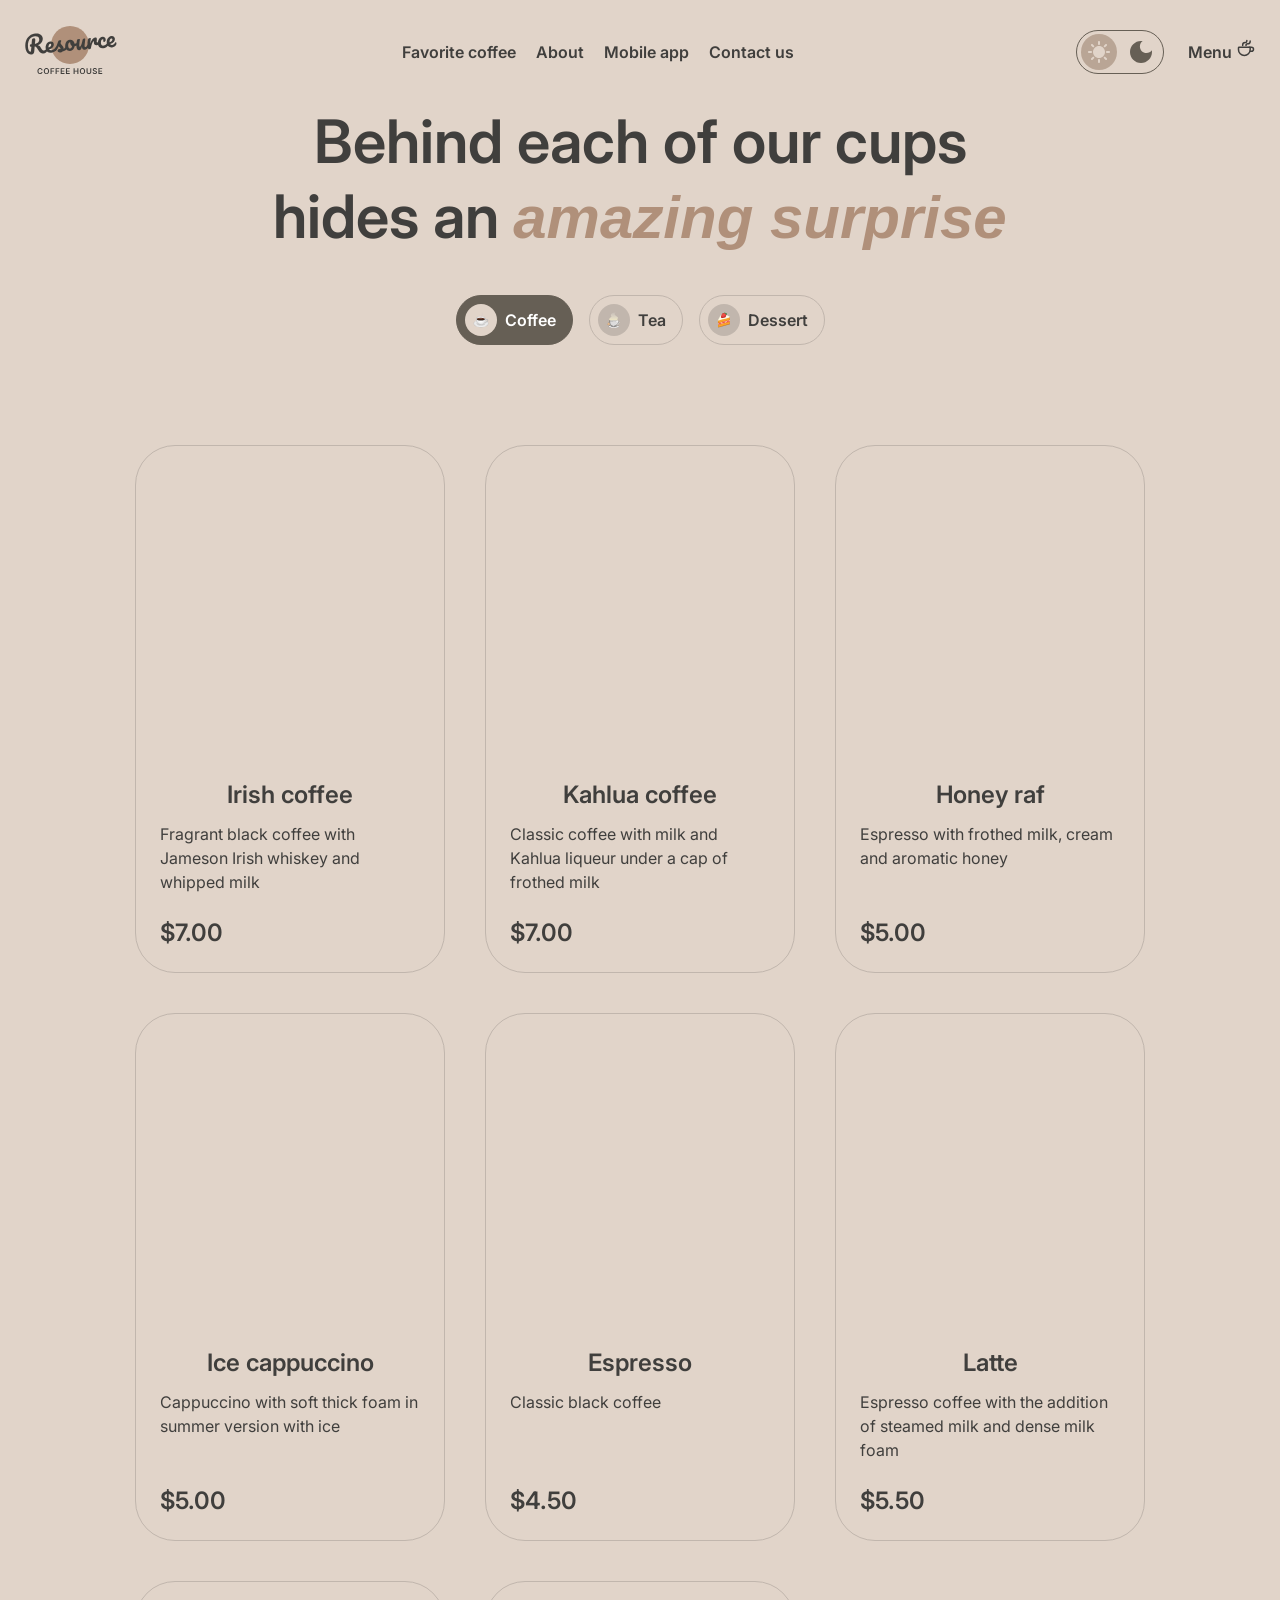
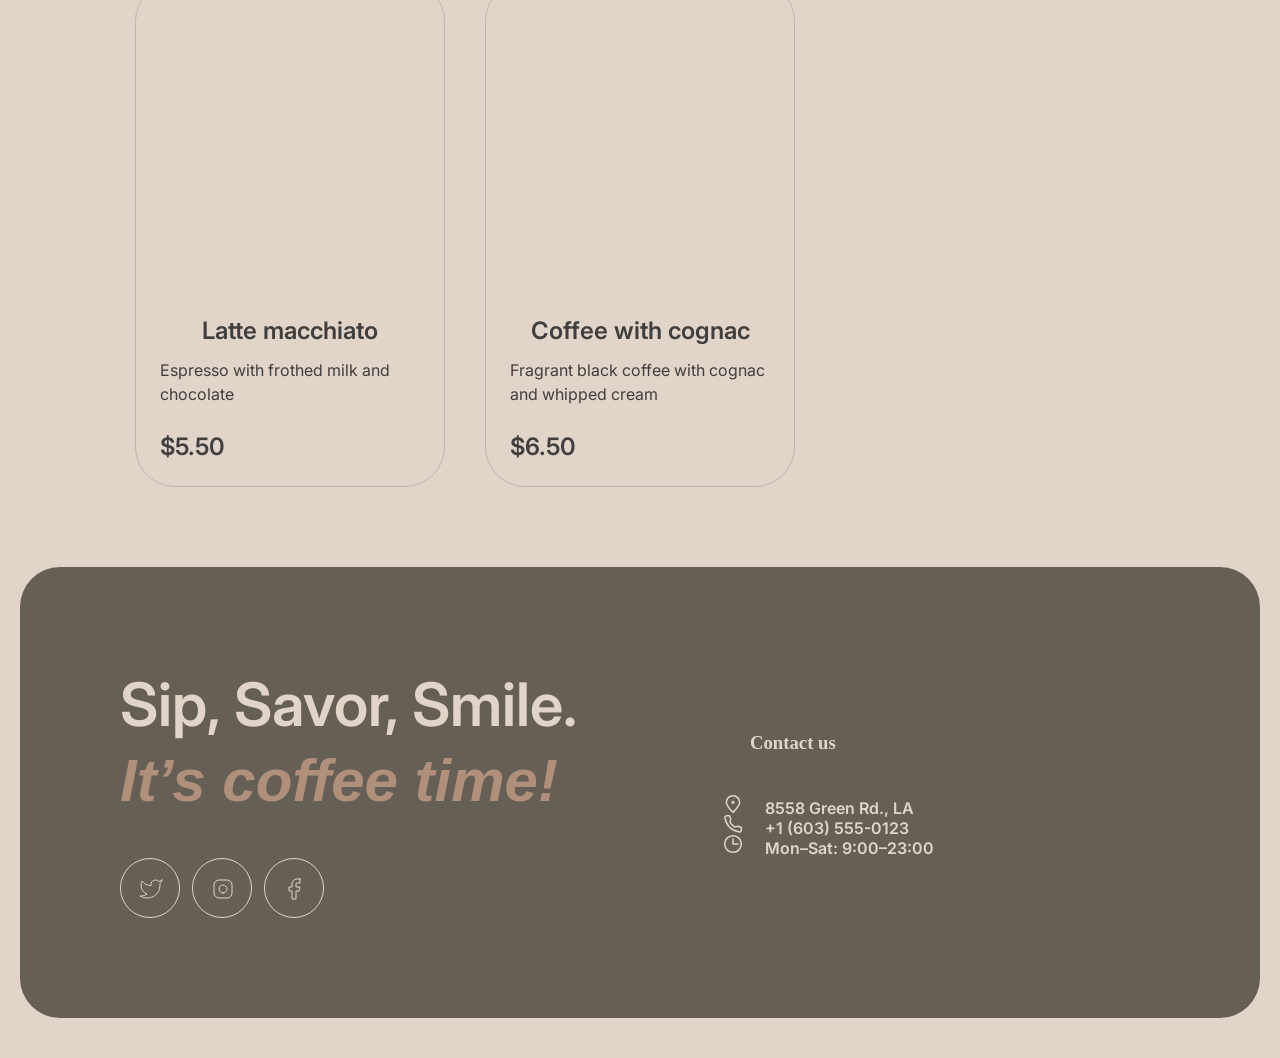
==== commit ec3f1867: "add the function of closing the menu with esc" ====
--- a/menu.html
+++ b/menu.html
@@ -27,24 +27,27 @@
                 <nav class="header_nav">
                     <ul class="header_list">
                         <li class="items_list">
-                            <a href="#">Favorite coffee</a>
-                        </li>
-                        <li class="items_list">
-                            <a href="#">About</a>
-                        </li>
-                        <li class="items_list">
-                            <a href="#">Mobile app</a>
-                        </li>
-                        <li class="items_list">
-                            <a href="#">Contact us</a>
+                            <a href="index.html">Favorite coffee</a>
+                        </li>
+                        <li class="items_list">
+                            <a href="index.html">About</a>
+                        </li>
+                        <li class="items_list">
+                            <a href="index.html">Mobile app</a>
+                        </li>
+                        <li class="items_list">
+                            <a href="index.html">Contact us</a>
+                        </li>
+                        <li class="items_list burger-menu-link">
+                            <a href="menu.html">Menu <img src="assets/coffee-cup.svg" alt="wait"></a>
                         </li>
                     </ul>
                 </nav>
                 <div class="header_menu">
                     <div class="theme">
-                        <div class="selected_sun"><img class="icon_sun" src="assets/Sun.svg" alt=""></div>
-                        <div class="selected_moon"><svg width="22" height="22" viewBox="0 0 18 18" fill="none"
-                                xmlns="http://www.w3.org/2000/svg">
+                        <div class="selected_sun"><img class="icon_sun" src="assets/Sun.svg" alt="wait"></div>
+                        <div class="selected_moon"><svg aria-hidden="true" width="22" height="22" viewBox="0 0 18 18"
+                                fill="none" xmlns="http://www.w3.org/2000/svg">
                                 <path
                                     d="M9 0C4.03 0 0 4.03 0 9C0 13.97 4.03 18 9 18C13.97 18 18 13.97 18 9C18 8.54 17.96 8.08 17.9 7.64C16.92 9.01 15.32 9.9 13.5 9.9C10.52 9.9 8.1 7.48 8.1 4.5C8.1 2.69 8.99 1.08 10.36 0.0999999C9.92 0.0399999 9.46 0 9 0Z"
                                     fill="currentColor" />
@@ -52,12 +55,12 @@
                     </div>
                     <div class="cup">
                         <a href="menu.html" class="cup_menu">
-                            <p class="menu">Menu <img src="assets/coffee-cup.svg" class="hidden-img" alt=""></p>
+                            <p class="menu">Menu <img src="assets/coffee-cup.svg" class="hidden-img" alt="wait"></p>
                         </a>
-                        <div class="menu_burger">
-                            <img src="assets/button-icon-burger.svg" alt="wait">
-                        </div>
-
+                    </div>
+                    <div class="menu_burger" id="burger-toggle">
+                        <span></span>
+                        <span></span>
                     </div>
                 </div>
             </div>
@@ -185,7 +188,8 @@
                 <div class="modal-sizes">
                     <span class="modal-subtitle">Size</span>
                     <div class="size-options">
-                        <button class="size-btn is-active" data-size="s"><span class="size-circle">S</span> 200 ml</button>
+                        <button class="size-btn is-active" data-size="s"><span class="size-circle">S</span> 200
+                            ml</button>
                         <button class="size-btn" data-size="m"><span class="size-circle">M</span> 300 ml</button>
                         <button class="size-btn" data-size="l"><span class="size-circle">L</span> 4000 ml</button>
                     </div>
--- a/stylemenu.css
+++ b/stylemenu.css
@@ -6,6 +6,28 @@
     margin: 0;
 }
 
+:root {
+    --font-family: "Inter", sans-serif;
+
+
+    --body-bg: #E1D4C9;
+    --text-color: #665F55;
+    --container-bg: #E1D4C9;
+    --border-color: #C1B6AD;
+    --dark-accent: #403F3D;
+}
+
+
+
+body.dark-theme {
+    --body-bg: #211F1D;
+    --text-color: #646360;
+    --container-bg: #38312C;
+    --border-color: #403F3D;
+    --dark-accent: #E1D4C9;
+}
+
+
 a {
     color: inherit;
     text-decoration: none;
@@ -17,7 +39,7 @@
     font-size: 60px;
     line-height: 125%;
     text-align: center;
-    color: #403F3D;
+    color: var(--dark-accent);
 }
 
 h2 {
@@ -26,7 +48,7 @@
     font-size: 60px;
     line-height: 125%;
     text-align: center;
-    color: #403F3D;
+    color: var(--dark-accent);
 }
 
 
@@ -36,11 +58,11 @@
     font-weight: 600;
     font-size: 16px;
     line-height: 150%;
-    color: #403F3D;
+    color: var(--dark-accent);
 }
 
 p.main_text {
-    color: #E1D4C9;
+    color: var(--body-bg);
 }
 
 p.menu {
@@ -49,7 +71,7 @@
     font-weight: 600;
     font-size: 16px;
     line-height: 150%;
-    color: #403F3D;
+    color: var(--dark-accent);
 
 }
 
@@ -79,7 +101,7 @@
     display: flex;
     flex-direction: column;
     padding: 20px 20px 40px;
-    background: #E1D4C9;
+    background: var(--body-bg);
     justify-content: center;
 
 
@@ -139,7 +161,7 @@
     font-weight: 600;
     font-size: 16px;
     line-height: 150%;
-    color: #403F3D;
+    color: var(--dark-accent);
 
 
 }
@@ -156,7 +178,7 @@
     display: flex;
     justify-content: space-between;
     align-items: center;
-    border: 1px solid #665F55;
+    border: 1px solid var(--text-color);
     border-radius: 100px;
     padding: 4px;
     width: 88px;
@@ -191,15 +213,50 @@
     height: 36px;
     border-radius: 50%;
     padding: 7px;
-    color: #403F3D;
-    background-color: #E1D4C9;
+    color: var(--dark-accent);
+    background-color: var(--body-bg);
 }
 
 .selected_moon:hover {
-    color: #E1D4C9;
-    background-color: #665F55;
-
-}
+    color: var(--body-bg);
+    background-color: var(--text-color);
+
+}
+
+/* переключение темной темы */
+
+.theme {
+    position: relative;
+}
+
+.selected_sun {
+    background: #B9A595;
+    color: var(--body-bg);
+}
+
+
+.selected_moon {
+    color: var(--text-color);
+}
+
+body.dark-theme .theme {
+    border-color: var(--body-bg);
+}
+
+
+body.dark-theme .selected_sun {
+    background: transparent;
+    color: #ffffff;
+}
+
+body.dark-theme .selected_moon {
+    background: #B9A595;
+    color: #211F1D;
+}
+
+
+
+/* ааа */
 
 .cup {
     /* outline: 1px solid red; */
@@ -221,6 +278,10 @@
     text-decoration-line: underline;
 }
 
+.burger-menu-link {
+    display: none;
+}
+
 .menu_burger {
     display: none;
 }
@@ -262,8 +323,8 @@
     align-items: center;
     gap: 8px;
     padding: 8px 16px 8px 8px;
-    background-color: #E1D4C9;
-    border: 1px solid #C1B6AD;
+    background-color: var(--body-bg);
+    border: 1px solid var(--border-color);
     border-radius: 100px;
     transition: background-color 0.3s ease, border-color 0.3s ease;
 }
@@ -273,7 +334,7 @@
     font-family: 'Inter', sans-serif;
     font-size: 16px;
     font-weight: 600;
-    color: #403f3d;
+    color: var(--dark-accent);
     transition: color 0.3s ease;
 }
 
@@ -283,7 +344,7 @@
     justify-content: center;
     width: 32px;
     height: 32px;
-    background-color: #C1B6AD;
+    background-color: var(--border-color);
     border-radius: 50%;
     transition: background-color 0.3s ease;
 }
@@ -297,8 +358,8 @@
 
 .menu-tab:hover .tab-content,
 .menu-tab.is-active .tab-content {
-    background-color: #665f55;
-    border-color: #665f55;
+    background-color: var(--text-color);
+    border-color: var(--text-color);
 }
 
 
@@ -310,7 +371,7 @@
 
 .menu-tab:hover .tab-icon,
 .menu-tab.is-active .tab-icon {
-    background-color: #E1D4C9;
+    background-color: var(--body-bg);
 }
 
 
@@ -332,7 +393,7 @@
     flex-direction: column;
     width: 310px;
     min-height: 506px;
-    border: 1px solid #C1B6AD;
+    border: 1px solid var(--border-color);
     border-radius: 40px;
     overflow: hidden;
     background-color: transparent;
@@ -372,7 +433,7 @@
     font-size: 24px;
     font-weight: 600;
     line-height: 1.25;
-    color: #403F3D;
+    color: var(--dark-accent);
     margin: 0 0 12px 0;
 }
 
@@ -382,7 +443,7 @@
     font-size: 16px;
     font-weight: 400;
     line-height: 1.5;
-    color: #403F3D;
+    color: var(--dark-accent);
     margin: 0 0 24px 0;
     flex-grow: 1;
 }
@@ -392,7 +453,7 @@
     font-size: 24px;
     font-weight: 600;
     line-height: 1.25;
-    color: #403F3D;
+    color: var(--dark-accent);
     margin-top: auto;
 }
 
@@ -411,16 +472,16 @@
     width: 60px;
     height: 60px;
     background: transparent;
-    border: 1px solid #665F55;
+    border: 1px solid var(--text-color);
     border-radius: 50%;
-    color: #665F55;
+    color: var(--text-color);
     cursor: pointer;
     transition: all 0.2s ease;
 }
 
 .load-more-btn:hover {
-    background: #665F55;
-    color: #E1D4C9;
+    background: var(--text-color);
+    color: var(--body-bg);
 }
 
 .load-more-btn.hidden {
@@ -449,7 +510,7 @@
 }
 
 .social_links h2 {
-    color: #E1D4C9;
+    color: var(--body-bg);
     text-align: left;
 }
 
@@ -457,12 +518,12 @@
 
 
 .conteiner.foot {
-    background: #665F55;
+    background: var(--text-color);
 
 }
 
 .contacts h3 {
-    color: #E1D4C9;
+    color: var(--body-bg);
     text-align: left;
 }
 
@@ -485,7 +546,7 @@
     font-weight: 600;
     font-size: 16px;
     line-height: 150%;
-    color: #E1D4C9;
+    color: var(--body-bg);
 }
 
 .icon a {
@@ -511,7 +572,7 @@
 
 .icon_circl a {
     text-decoration: none;
-    color: #E1D4C9;
+    color: var(--body-bg);
     font-size: inherit;
     font-weight: inherit;
     cursor: default;
@@ -520,15 +581,15 @@
 .icon_circl div {
     align-items: center;
     padding: 18px;
-    border: 1px solid #E1D4C9;
+    border: 1px solid var(--body-bg);
     border-radius: 100px;
     width: 60px;
     height: 60px;
 }
 
 .icon_circl div:hover {
-    background: #E1D4C9;
-    color: #403F3D;
+    background: var(--body-bg);
+    color: var(--dark-accent);
 }
 
 
@@ -561,9 +622,12 @@
 /* модальное окно  */
 .modal-overlay {
     position: fixed;
-    top: 0; left: 0; width: 100%; height: 100%;
-    background-color: rgba(0, 0, 0, 0.5); 
-    display: none; 
+    top: 0;
+    left: 0;
+    width: 100%;
+    height: 100%;
+    background-color: rgba(0, 0, 0, 0.5);
+    display: none;
     justify-content: center;
     align-items: center;
     z-index: 1000;
@@ -582,12 +646,12 @@
     left: 0;
     width: 100%;
     height: 100%;
-    background: rgba(0, 0, 0, 0.5); 
-    display: none;                  
-    justify-content: center;
-    align-items: center;
-    z-index: 9999;                 
-    padding: 16px; 
+    background: rgba(0, 0, 0, 0.7);
+    display: none;
+    justify-content: center;
+    align-items: center;
+    z-index: 9999;
+    padding: 16px;
     box-sizing: border-box;
 }
 
@@ -597,39 +661,38 @@
 }
 
 .modal-content {
-    box-sizing: border-box;
-    width: 100%;             
-    max-width: 800px;        
-    height: auto;          
-    max-height: calc(100vh - 40px); 
-    overflow-y: auto;        
+    display: flex;
+    width: 100%;
+    max-width: 800px;
+    height: auto;
+    max-height: calc(100vh - 40px);
+    overflow-y: auto;
     padding: 16px;
-    background: #E1D4C9;
+    background: var(--body-bg);
     border-radius: 40px;
-    display: flex;           
-    gap: 24px;                      
+    display: flex;
+    gap: 24px;
 }
 
 
 .modal-left {
-    width: 310px;    
-    height: 310px; 
-    flex-shrink: 0;         
+    max-width: 340px;
+    max-height: 340px;
+    flex-shrink: 0;
 }
 
 .modal-left img {
     width: 100%;
-    height: 100%;
-    object-fit: cover;              
-    border-radius: 24px;            
+    object-fit: cover;
+    border-radius: 24px;
 }
 
 
 .modal-right {
-    flex: 1;                        
-    display: flex;
-    flex-direction: column;         
-    gap: 20px;               
+    flex: 1;
+    display: flex;
+    flex-direction: column;
+    gap: 20px;
     box-sizing: border-box;
 }
 
@@ -637,7 +700,7 @@
     font-weight: 600;
     font-size: 24px;
     line-height: 125%;
-    color: #665F55;
+    color: var(--text-color);
     margin: 0;
 }
 
@@ -645,65 +708,69 @@
     font-weight: 400;
     font-size: 16px;
     line-height: 150%;
-    color: #665F55;
+    color: var(--text-color);
     margin: 0;
 }
 
 .modal-subtitle {
     font-size: 16px;
-    color: #665F55;
+    color: var(--text-color);
     display: block;
     margin-bottom: 8px;
 }
 
-.size-options, .additives-options {
+.size-options,
+.additives-options {
     display: flex;
     gap: 8px;
-    flex-wrap: wrap;         
+    flex-wrap: wrap;
 }
 
 /* кнопочки с размером кружечек и тарелочки */
-.size-btn, .add-btn {
+.size-btn,
+.add-btn {
     box-sizing: border-box;
     display: inline-flex;
     align-items: center;
     gap: 8px;
     padding: 8px 16px 8px 8px;
-    background: #E1D4C9;             
-    border: 1px solid #665F55;       
+    background: var(--body-bg);
+    border: 1px solid var(--text-color);
     border-radius: 100px;
     cursor: pointer;
     transition: all 0.2s ease;
-    
+
     font-weight: 600;
     font-size: 16px;
     line-height: 150%;
-    color: #665F55;
-}
-
-.size-circle, .add-circle {
+    color: var(--text-color);
+}
+
+.size-circle,
+.add-circle {
     display: flex;
     align-items: center;
     justify-content: center;
     width: 30px;
     height: 30px;
-    background: #C1B6AD;     
-    color: #665F55;
+    background: var(--border-color);
+    color: var(--text-color);
     border-radius: 100px;
     transition: all 0.2s ease;
 }
 
 
-.size-btn.is-active, .add-btn.is-active {
-    background: #665F55;             
-    color: #E1D4C9;                  
-}
-
-
-.size-btn.is-active .size-circle, 
+.size-btn.is-active,
+.add-btn.is-active {
+    background: var(--text-color);
+    color: var(--body-bg);
+}
+
+
+.size-btn.is-active .size-circle,
 .add-btn.is-active .add-circle {
-    background: #E1D4C9;             
-    color: #665F55;                  
+    background: var(--body-bg);
+    color: var(--text-color);
 }
 
 
@@ -713,7 +780,7 @@
     font-weight: 600;
     font-size: 24px;
     line-height: 125%;
-    color: #665F55;
+    color: var(--text-color);
     margin-top: 10px;
 }
 
@@ -721,8 +788,8 @@
 .modal-info-text {
     font-size: 10px;
     line-height: 140%;
-    color: #665F55;
-    border-top: 1px solid #665F55;   
+    color: var(--text-color);
+    border-top: 1px solid var(--text-color);
     padding-top: 8px;
     margin: 0;
 }
@@ -730,25 +797,25 @@
 
 .close-btn {
     box-sizing: border-box;
-    width: 100%;             
-    max-width: 438px;        
+    width: 100%;
+    max-width: 438px;
     height: 44px;
     background: transparent;
-    border: 1px solid #665F55;
+    border: 1px solid var(--text-color);
     border-radius: 100px;
     cursor: pointer;
-    
+
     font-weight: 600;
     font-size: 16px;
     line-height: 150%;
-    color: #665F55;
-    align-self: center;       
-    transition: all 0.2s ease;       
+    color: var(--text-color);
+    align-self: center;
+    transition: all 0.2s ease;
 }
 
 .close-btn:hover {
-    background: #665F55;
-    color: #E1D4C9;
+    background: var(--text-color);
+    color: var(--body-bg);
 }
 
 
@@ -773,11 +840,6 @@
         gap: clamp(60px, 20.82px + 10.31vw, 100px);
     }
 
-    .menu_btn {
-        display: flex;
-        justify-content: flex-start;
-        flex-wrap: wrap;
-    }
 
     .header_nav {
         display: none;
@@ -793,10 +855,107 @@
 
     }
 
+    /* бургер меню */
 
     .menu_burger {
         display: flex;
-    }
+        flex-direction: column;
+        justify-content: space-between;
+        width: 16px;
+        height: 8px;
+        cursor: pointer;
+        z-index: 10001;
+        position: relative;
+    }
+
+
+    .menu_burger span {
+        display: block;
+        width: 100%;
+        height: 2px;
+        background-color: var(--dark-accent);
+        transition: transform 0.3s ease, top 0.3s ease, bottom 0.3s ease;
+        position: absolute;
+    }
+
+    .menu_burger span:first-child {
+        top: 0;
+    }
+
+    .menu_burger span:last-child {
+        bottom: 0;
+    }
+
+
+    .menu_burger.open span:first-child {
+        transform: rotate(45deg);
+        top: 3px;
+    }
+
+    .menu_burger.open span:last-child {
+        transform: rotate(-45deg);
+        bottom: 3px;
+    }
+
+
+    .header_nav {
+        position: fixed;
+        top: 0;
+        right: -100%;
+        width: 100%;
+        height: 100vh;
+        background-color: var(--body-bg);
+        display: flex;
+        flex-direction: column;
+        align-items: center;
+        justify-content: center;
+        z-index: 10000;
+        transition: right 0.3s ease;
+    }
+
+
+    .header_nav.open {
+        right: 0;
+    }
+
+
+    .header_list {
+        flex-direction: column;
+        align-items: center;
+        gap: 40px;
+    }
+
+    .items_list a {
+        font-size: 32px;
+    }
+
+
+    .header_menu .cup {
+        display: none;
+    }
+
+    .burger-menu-link {
+        display: flex;
+        justify-content: center;
+    }
+
+
+    .burger-menu-link a {
+        display: flex;
+        align-items: center;
+        justify-content: center;
+        gap: 16px;
+        font-size: 32px;
+    }
+
+
+    .burger-menu-link a img {
+        width: 40px;
+        height: 40px;
+        margin: 0;
+        display: block;
+    }
+
 
     .social_links {
         gap: 15px;
@@ -810,11 +969,11 @@
         font-size: clamp(32px, 4.54px + 7.22vw, 60px);
     }
 
-     /* модальное окно  */
+    /* модальное окно  */
 
     .modal-left {
-        width: 100%;            
-        height: 200px;          
+        width: 100%;
+        height: 200px;
     }
 
     .modal-right {
@@ -822,15 +981,15 @@
     }
 
 }
+
 @media (max-width: 600px) {
-   
+
     .modal-left {
-        display: none ;
+        display: none;
     }
 
     .modal-content {
         gap: 0;
-        padding: 24px 16px; 
-    }
-}
-
+        padding: 24px 16px;
+    }
+}
